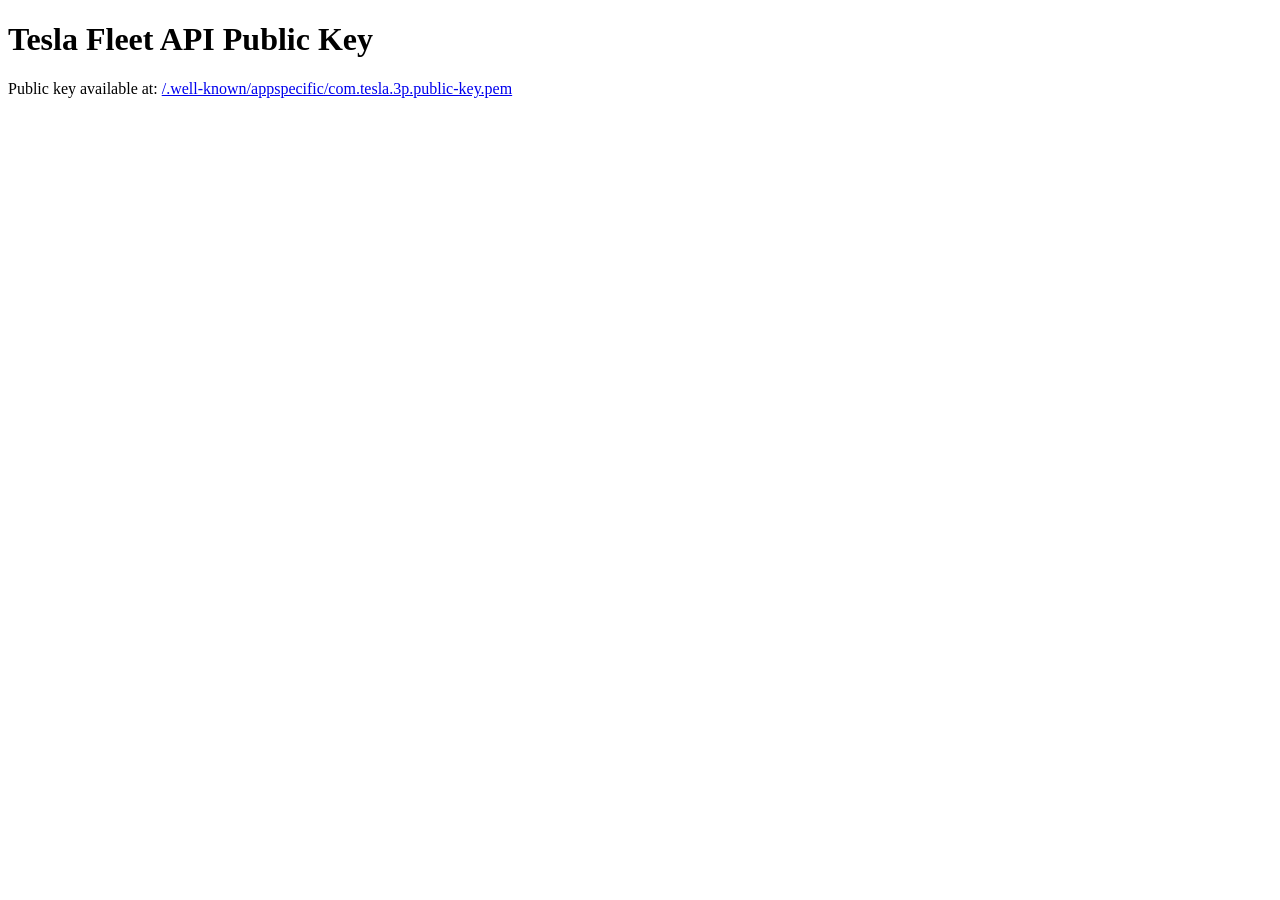
==== index.html @ 5f7cf622 "Initial commit with Tesla public key" ====
<!DOCTYPE html>
<html>
<head>
    <title>Tesla Fleet API Public Key</title>
</head>
<body>
    <h1>Tesla Fleet API Public Key</h1>
    <p>Public key available at: <a href="/.well-known/appspecific/com.tesla.3p.public-key.pem">/.well-known/appspecific/com.tesla.3p.public-key.pem</a></p>
</body>
</html>
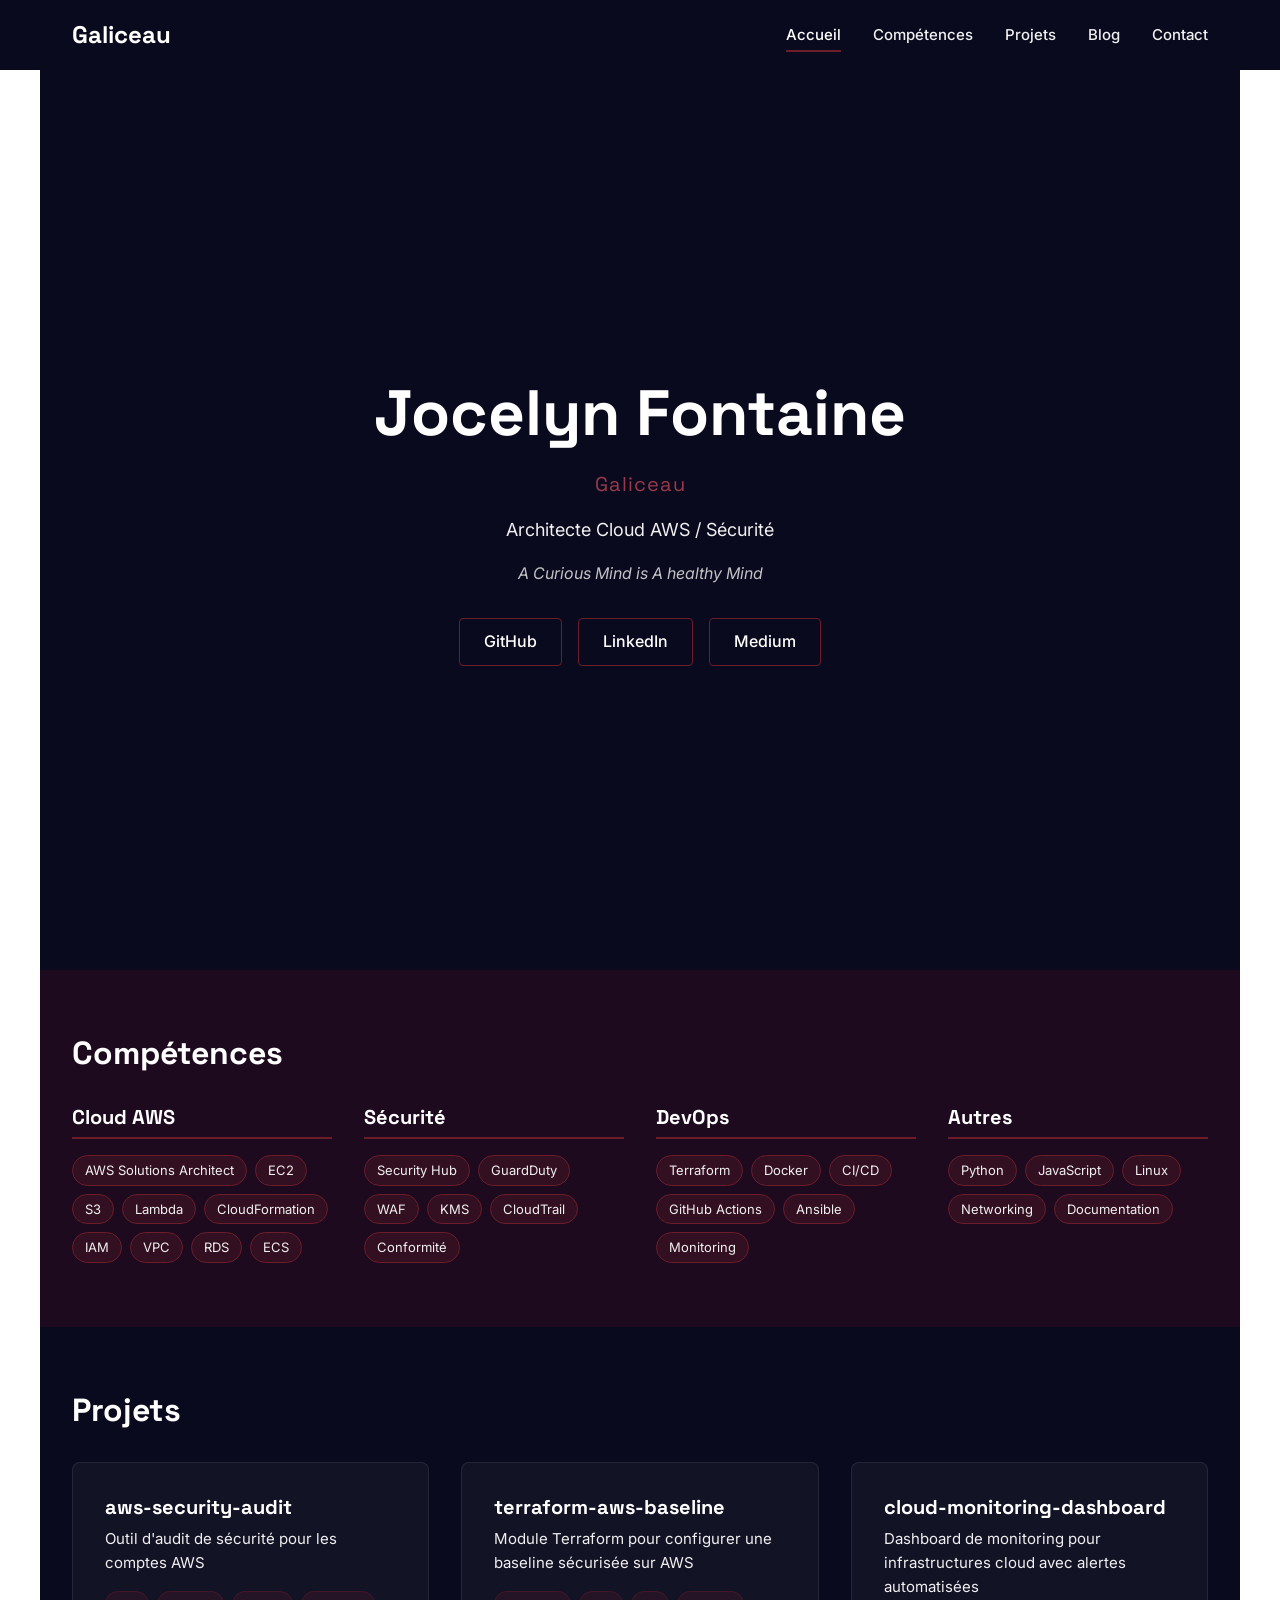
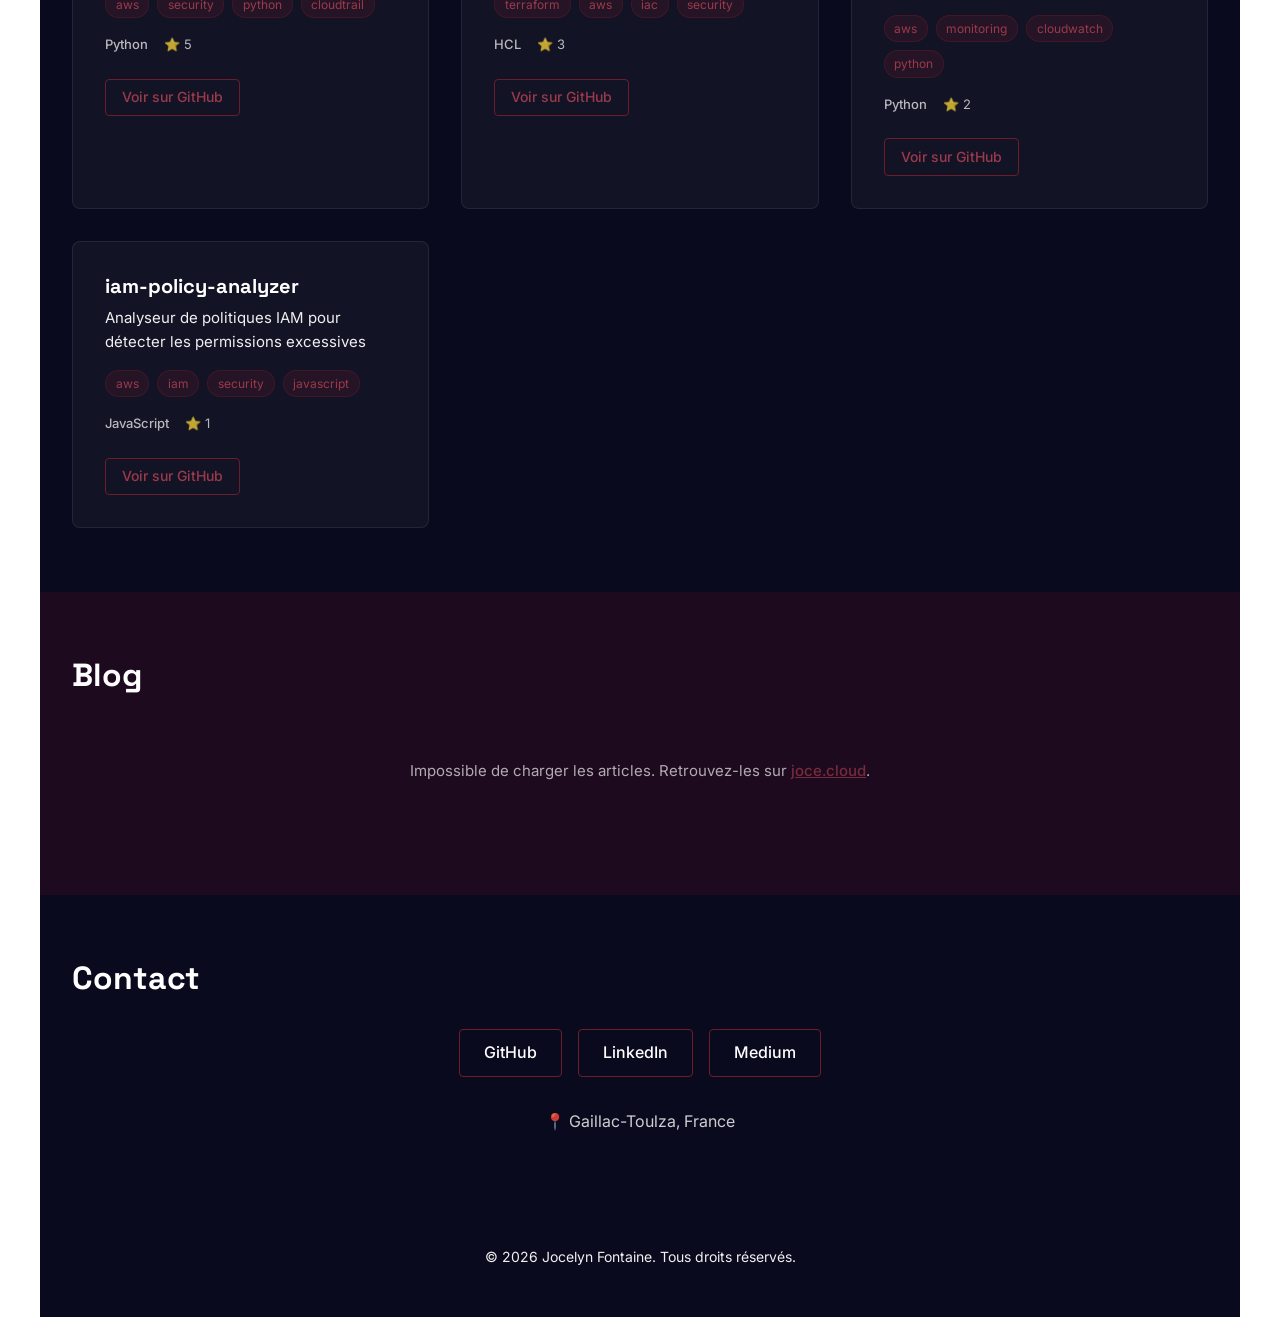
==== commit 5d433084: "feat: initial portfolio site for GitHub Pages" ====
--- a/index.html
+++ b/index.html
@@ -1,10 +1,170 @@
 <!DOCTYPE html>
-<html>
+<html lang="fr">
 <head>
-    <title>Tesla Fleet API Public Key</title>
+  <meta charset="UTF-8">
+  <meta name="viewport" content="width=device-width, initial-scale=1.0">
+  <title>Jocelyn Fontaine — Architecte Cloud AWS / Sécurité</title>
+  <meta name="description" content="Portfolio de Jocelyn Fontaine, Architecte Cloud AWS et expert en Sécurité. Découvrez mes projets, compétences et articles techniques.">
+
+  <!-- Open Graph -->
+  <meta property="og:title" content="Jocelyn Fontaine — Architecte Cloud AWS / Sécurité">
+  <meta property="og:description" content="Portfolio de Jocelyn Fontaine, Architecte Cloud AWS et expert en Sécurité. Découvrez mes projets, compétences et articles techniques.">
+  <meta property="og:image" content="https://github.joce.cloud/assets/images/og-image.png">
+  <meta property="og:url" content="https://github.joce.cloud">
+  <meta property="og:type" content="website">
+
+  <!-- Favicon -->
+  <link rel="icon" href="favicon.ico" type="image/x-icon">
+
+  <!-- Google Fonts -->
+  <link rel="preconnect" href="https://fonts.googleapis.com">
+  <link rel="preconnect" href="https://fonts.gstatic.com" crossorigin>
+  <link href="https://fonts.googleapis.com/css2?family=Inter:wght@400;500;600;700&family=Space+Grotesk:wght@400;500;600;700&display=swap" rel="stylesheet">
+
+  <!-- Styles -->
+  <link rel="stylesheet" href="styles/main.css">
+
+  <!-- JSON-LD Structured Data -->
+  <script type="application/ld+json">
+  {
+    "@context": "https://schema.org",
+    "@type": "Person",
+    "name": "Jocelyn Fontaine",
+    "jobTitle": "Architecte Cloud AWS / Sécurité",
+    "url": "https://github.joce.cloud",
+    "sameAs": [
+      "https://github.com/galiceau",
+      "https://www.linkedin.com/in/jocelynfontaine/",
+      "https://joce.cloud"
+    ]
+  }
+  </script>
 </head>
 <body>
-    <h1>Tesla Fleet API Public Key</h1>
-    <p>Public key available at: <a href="/.well-known/appspecific/com.tesla.3p.public-key.pem">/.well-known/appspecific/com.tesla.3p.public-key.pem</a></p>
+  <header>
+    <nav aria-label="Navigation principale">
+      <a href="#hero" class="nav-logo" aria-label="Accueil — Jocelyn Fontaine">Galiceau</a>
+      <button class="hamburger" id="hamburger-btn" aria-label="Ouvrir le menu de navigation" aria-expanded="false" aria-controls="nav-menu">
+        <span class="hamburger-line"></span>
+        <span class="hamburger-line"></span>
+        <span class="hamburger-line"></span>
+      </button>
+      <ul class="nav-links" id="nav-menu" role="list">
+        <li><a href="#hero">Accueil</a></li>
+        <li><a href="#competences">Compétences</a></li>
+        <li><a href="#projets">Projets</a></li>
+        <li><a href="#blog">Blog</a></li>
+        <li><a href="#contact">Contact</a></li>
+      </ul>
+    </nav>
+  </header>
+
+  <main>
+    <section id="hero" aria-label="Présentation">
+      <div class="hero-content">
+        <h1>Jocelyn Fontaine</h1>
+        <p class="hero-pseudo">Galiceau</p>
+        <p class="hero-title">Architecte Cloud AWS / Sécurité</p>
+        <p class="hero-motto">A Curious Mind is A healthy Mind</p>
+        <div class="hero-links">
+          <a href="https://github.com/galiceau" target="_blank" rel="noopener noreferrer" aria-label="Profil GitHub de Jocelyn Fontaine">GitHub</a>
+          <a href="https://www.linkedin.com/in/jocelynfontaine/" target="_blank" rel="noopener noreferrer" aria-label="Profil LinkedIn de Jocelyn Fontaine">LinkedIn</a>
+          <a href="https://joce.cloud" target="_blank" rel="noopener noreferrer" aria-label="Blog Medium de Jocelyn Fontaine">Medium</a>
+        </div>
+      </div>
+    </section>
+
+    <section id="competences" aria-label="Compétences techniques">
+      <h2>Compétences</h2>
+      <div class="skills-grid">
+        <div class="skill-category">
+          <h3>Cloud AWS</h3>
+          <ul class="skill-list" role="list">
+            <li><span class="skill-badge">AWS Solutions Architect</span></li>
+            <li><span class="skill-badge">EC2</span></li>
+            <li><span class="skill-badge">S3</span></li>
+            <li><span class="skill-badge">Lambda</span></li>
+            <li><span class="skill-badge">CloudFormation</span></li>
+            <li><span class="skill-badge">IAM</span></li>
+            <li><span class="skill-badge">VPC</span></li>
+            <li><span class="skill-badge">RDS</span></li>
+            <li><span class="skill-badge">ECS</span></li>
+          </ul>
+        </div>
+        <div class="skill-category">
+          <h3>Sécurité</h3>
+          <ul class="skill-list" role="list">
+            <li><span class="skill-badge">Security Hub</span></li>
+            <li><span class="skill-badge">GuardDuty</span></li>
+            <li><span class="skill-badge">WAF</span></li>
+            <li><span class="skill-badge">KMS</span></li>
+            <li><span class="skill-badge">CloudTrail</span></li>
+            <li><span class="skill-badge">Conformité</span></li>
+          </ul>
+        </div>
+        <div class="skill-category">
+          <h3>DevOps</h3>
+          <ul class="skill-list" role="list">
+            <li><span class="skill-badge">Terraform</span></li>
+            <li><span class="skill-badge">Docker</span></li>
+            <li><span class="skill-badge">CI/CD</span></li>
+            <li><span class="skill-badge">GitHub Actions</span></li>
+            <li><span class="skill-badge">Ansible</span></li>
+            <li><span class="skill-badge">Monitoring</span></li>
+          </ul>
+        </div>
+        <div class="skill-category">
+          <h3>Autres</h3>
+          <ul class="skill-list" role="list">
+            <li><span class="skill-badge">Python</span></li>
+            <li><span class="skill-badge">JavaScript</span></li>
+            <li><span class="skill-badge">Linux</span></li>
+            <li><span class="skill-badge">Networking</span></li>
+            <li><span class="skill-badge">Documentation</span></li>
+          </ul>
+        </div>
+      </div>
+    </section>
+
+    <section id="projets" aria-label="Projets de démonstration">
+      <h2>Projets</h2>
+      <div id="projects-grid" class="projects-grid">
+        <div class="loading-placeholder" aria-live="polite">
+          <p>Chargement des projets…</p>
+        </div>
+      </div>
+    </section>
+
+    <section id="blog" aria-label="Articles de blog">
+      <h2>Blog</h2>
+      <div id="blog-grid" class="blog-grid">
+        <div class="loading-placeholder" aria-live="polite">
+          <p>Chargement des articles…</p>
+        </div>
+      </div>
+    </section>
+
+    <section id="contact" aria-label="Contact">
+      <h2>Contact</h2>
+      <div class="contact-content">
+        <div class="contact-links">
+          <a href="https://github.com/galiceau" target="_blank" rel="noopener noreferrer" aria-label="Profil GitHub de Jocelyn Fontaine">GitHub</a>
+          <a href="https://www.linkedin.com/in/jocelynfontaine/" target="_blank" rel="noopener noreferrer" aria-label="Profil LinkedIn de Jocelyn Fontaine">LinkedIn</a>
+          <a href="https://joce.cloud" target="_blank" rel="noopener noreferrer" aria-label="Blog Medium de Jocelyn Fontaine">Medium</a>
+        </div>
+        <p class="contact-location">📍 Gaillac-Toulza, France</p>
+      </div>
+    </section>
+  </main>
+
+  <footer>
+    <p>&copy; <span id="current-year">2025</span> Jocelyn Fontaine. Tous droits réservés.</p>
+  </footer>
+
+  <!-- Scripts -->
+  <script src="scripts/navigation.js" defer></script>
+  <script src="scripts/github-api.js" defer></script>
+  <script src="scripts/medium-feed.js" defer></script>
+  <script src="scripts/main.js" defer></script>
 </body>
 </html>
--- a/styles/main.css
+++ b/styles/main.css
@@ -0,0 +1,683 @@
+/* ==========================================================================
+   Portfolio — Jocelyn Fontaine (Galiceau)
+   styles/main.css — Variables CSS, reset et styles de base
+   ========================================================================== */
+
+/* ---------- CSS Custom Properties ---------- */
+:root {
+  /* Couleurs principales */
+  --color-navy: #0a0a1e;
+  --color-purple: #1e0a1e;
+  --color-bordeaux: #6b1d2a;
+  --color-white: #ffffff;
+  --color-light-gray: #f5f5f5;
+
+  /* Couleurs dérivées */
+  --color-text-on-dark: #f0f0f0;
+  --color-text-on-light: #1a1a2e;
+  --color-accent: #9b3a4a;
+
+  /* Typographie */
+  --font-primary: 'Inter', 'Segoe UI', system-ui, sans-serif;
+  --font-heading: 'Space Grotesk', 'Inter', sans-serif;
+
+  /* Espacement */
+  --spacing-xs: 0.5rem;
+  --spacing-sm: 1rem;
+  --spacing-md: 2rem;
+  --spacing-lg: 4rem;
+  --spacing-xl: 6rem;
+
+  /* Largeur max du contenu */
+  --content-max-width: 1200px;
+  --content-padding: var(--spacing-md);
+}
+
+/* ---------- CSS Reset ---------- */
+*,
+*::before,
+*::after {
+  box-sizing: border-box;
+  margin: 0;
+  padding: 0;
+}
+
+html {
+  scroll-behavior: smooth;
+  -webkit-text-size-adjust: 100%;
+}
+
+/* ---------- Global Styles ---------- */
+body {
+  font-family: var(--font-primary);
+  font-size: 1rem;
+  line-height: 1.6;
+  color: var(--color-text-on-light);
+  background-color: var(--color-white);
+  -webkit-font-smoothing: antialiased;
+  -moz-osx-font-smoothing: grayscale;
+}
+
+/* ---------- Typography ---------- */
+h1, h2, h3, h4, h5, h6 {
+  font-family: var(--font-heading);
+  font-weight: 700;
+  line-height: 1.2;
+}
+
+h1 { font-size: 3rem; }
+h2 { font-size: 2rem; }
+h3 { font-size: 1.25rem; }
+
+p {
+  margin-bottom: var(--spacing-sm);
+}
+
+/* ---------- Links ---------- */
+a {
+  color: inherit;
+  text-decoration: none;
+  transition: color 0.2s ease;
+}
+
+a:hover {
+  color: var(--color-accent);
+}
+
+/* Focus visible for keyboard navigation — 4.5:1+ contrast */
+a:focus-visible,
+button:focus-visible {
+  outline: 2px solid var(--color-bordeaux);
+  outline-offset: 2px;
+}
+
+/* ---------- Images ---------- */
+img {
+  max-width: 100%;
+  height: auto;
+  display: block;
+}
+
+/* ---------- Lists ---------- */
+ul, ol {
+  list-style: none;
+}
+
+/* ---------- Buttons ---------- */
+button {
+  font-family: inherit;
+  font-size: inherit;
+  cursor: pointer;
+  border: none;
+  background: none;
+}
+
+/* ---------- Layout — White margins framing the central content zone ---------- */
+main {
+  max-width: var(--content-max-width);
+  margin: 0 auto;
+}
+
+/* Dark central content zone (Zone_Contenu_Centrale) */
+main > section {
+  background-color: var(--color-navy);
+  color: var(--color-text-on-dark);
+  padding: var(--spacing-lg) var(--content-padding);
+}
+
+/* Alternate subtle variation for visual rhythm */
+main > section:nth-child(even) {
+  background-color: var(--color-purple);
+}
+
+/* Section headings inside dark zone — white text, high contrast */
+main > section h2 {
+  color: var(--color-white);
+  margin-bottom: var(--spacing-md);
+}
+
+/* ---------- Header ---------- */
+header {
+  position: sticky;
+  top: 0;
+  z-index: 1000;
+  background-color: var(--color-navy);
+  color: var(--color-white);
+}
+
+/* ---------- Footer ---------- */
+footer {
+  background-color: var(--color-navy);
+  color: var(--color-text-on-dark);
+  text-align: center;
+  padding: var(--spacing-md) var(--content-padding);
+  font-size: 0.875rem;
+}
+
+/* ---------- Selection ---------- */
+::selection {
+  background-color: var(--color-bordeaux);
+  color: var(--color-white);
+}
+
+/* ---------- Scrollbar (subtle, optional) ---------- */
+::-webkit-scrollbar {
+  width: 8px;
+}
+
+::-webkit-scrollbar-track {
+  background: var(--color-light-gray);
+}
+
+::-webkit-scrollbar-thumb {
+  background: var(--color-navy);
+  border-radius: 4px;
+}
+
+/* ==========================================================================
+   2.2 — Navigation, Sections & Components
+   ========================================================================== */
+
+/* ---------- Navigation ---------- */
+nav {
+  display: flex;
+  align-items: center;
+  justify-content: space-between;
+  padding: var(--spacing-sm) var(--content-padding);
+  max-width: var(--content-max-width);
+  margin: 0 auto;
+}
+
+.nav-logo {
+  font-family: var(--font-heading);
+  font-size: 1.5rem;
+  font-weight: 700;
+  color: var(--color-white);
+}
+
+.nav-logo:hover {
+  color: var(--color-accent);
+}
+
+.nav-links {
+  display: flex;
+  gap: var(--spacing-md);
+}
+
+.nav-links a {
+  color: var(--color-text-on-dark);
+  font-size: 0.9375rem;
+  font-weight: 500;
+  padding: var(--spacing-xs) 0;
+  position: relative;
+  transition: color 0.2s ease;
+}
+
+.nav-links a::after {
+  content: '';
+  position: absolute;
+  bottom: 0;
+  left: 0;
+  width: 0;
+  height: 2px;
+  background-color: var(--color-bordeaux);
+  transition: width 0.25s ease;
+}
+
+.nav-links a:hover,
+.nav-links a.active {
+  color: var(--color-white);
+}
+
+.nav-links a:hover::after,
+.nav-links a.active::after {
+  width: 100%;
+}
+
+/* Hamburger — hidden by default, visible < 768px (task 2.3 media queries) */
+.hamburger {
+  display: none;
+  flex-direction: column;
+  gap: 5px;
+  padding: var(--spacing-xs);
+  background: none;
+  border: none;
+  cursor: pointer;
+}
+
+.hamburger-line {
+  display: block;
+  width: 24px;
+  height: 2px;
+  background-color: var(--color-white);
+  border-radius: 2px;
+  transition: transform 0.3s ease, opacity 0.3s ease;
+}
+
+/* ---------- Section Hero ---------- */
+#hero {
+  min-height: 100vh;
+  display: flex;
+  align-items: center;
+  justify-content: center;
+  text-align: center;
+}
+
+.hero-content {
+  display: flex;
+  flex-direction: column;
+  align-items: center;
+  gap: var(--spacing-sm);
+}
+
+#hero h1 {
+  font-size: clamp(2.5rem, 6vw, 4rem);
+  color: var(--color-white);
+}
+
+.hero-pseudo {
+  font-family: var(--font-heading);
+  font-size: 1.25rem;
+  color: var(--color-accent);
+  letter-spacing: 0.05em;
+  margin-bottom: 0;
+}
+
+.hero-title {
+  font-size: 1.125rem;
+  color: var(--color-text-on-dark);
+  margin-bottom: 0;
+}
+
+.hero-motto {
+  font-style: italic;
+  color: var(--color-text-on-dark);
+  opacity: 0.8;
+  margin-bottom: var(--spacing-sm);
+}
+
+.hero-links {
+  display: flex;
+  gap: var(--spacing-sm);
+  flex-wrap: wrap;
+  justify-content: center;
+}
+
+.hero-links a {
+  display: inline-block;
+  padding: 0.625rem 1.5rem;
+  border: 1px solid var(--color-bordeaux);
+  border-radius: 4px;
+  color: var(--color-white);
+  font-weight: 500;
+  transition: background-color 0.2s ease, color 0.2s ease;
+}
+
+.hero-links a:hover {
+  background-color: var(--color-bordeaux);
+  color: var(--color-white);
+}
+
+/* ---------- Section Compétences — Skills Grid ---------- */
+.skills-grid {
+  display: grid;
+  grid-template-columns: repeat(auto-fill, minmax(240px, 1fr));
+  gap: var(--spacing-md);
+}
+
+.skill-category h3 {
+  color: var(--color-white);
+  margin-bottom: var(--spacing-sm);
+  padding-bottom: var(--spacing-xs);
+  border-bottom: 2px solid var(--color-bordeaux);
+}
+
+.skill-list {
+  display: flex;
+  flex-wrap: wrap;
+  gap: var(--spacing-xs);
+}
+
+.skill-badge {
+  display: inline-block;
+  padding: 0.25rem 0.75rem;
+  background-color: rgba(107, 29, 42, 0.25);
+  border: 1px solid var(--color-bordeaux);
+  border-radius: 999px;
+  font-size: 0.8125rem;
+  color: var(--color-text-on-dark);
+  transition: background-color 0.2s ease;
+}
+
+.skill-badge:hover {
+  background-color: rgba(107, 29, 42, 0.5);
+}
+
+/* ---------- Section Projets — Projects Grid ---------- */
+.projects-grid {
+  display: grid;
+  grid-template-columns: repeat(auto-fill, minmax(320px, 1fr));
+  gap: var(--spacing-md);
+}
+
+/* ---------- Section Blog — Blog Grid ---------- */
+.blog-grid {
+  display: grid;
+  grid-template-columns: repeat(auto-fill, minmax(320px, 1fr));
+  gap: var(--spacing-md);
+}
+
+/* ---------- Project & Article Cards (shared base) ---------- */
+.project-card,
+.article-card {
+  background-color: rgba(255, 255, 255, 0.04);
+  border: 1px solid rgba(255, 255, 255, 0.08);
+  border-radius: 8px;
+  padding: var(--spacing-md);
+  transition: transform 0.2s ease, box-shadow 0.2s ease;
+}
+
+.project-card:hover,
+.article-card:hover {
+  transform: translateY(-4px);
+  box-shadow: 0 8px 24px rgba(0, 0, 0, 0.3);
+}
+
+.project-card h3,
+.article-card h3 {
+  color: var(--color-white);
+  margin-bottom: var(--spacing-xs);
+}
+
+.project-card p,
+.article-card p {
+  color: var(--color-text-on-dark);
+  font-size: 0.9375rem;
+}
+
+.project-card a,
+.article-card a {
+  color: var(--color-accent);
+  font-weight: 500;
+}
+
+.project-card a:hover,
+.article-card a:hover {
+  color: var(--color-white);
+}
+
+/* ---------- Loading Placeholder ---------- */
+.loading-placeholder {
+  text-align: center;
+  padding: var(--spacing-lg) 0;
+  color: var(--color-text-on-dark);
+  opacity: 0.6;
+}
+
+.loading-placeholder p {
+  animation: pulse 1.5s ease-in-out infinite;
+}
+
+@keyframes pulse {
+  0%, 100% { opacity: 0.6; }
+  50% { opacity: 1; }
+}
+
+/* ---------- Section Contact ---------- */
+.contact-content {
+  display: flex;
+  flex-direction: column;
+  align-items: center;
+  gap: var(--spacing-md);
+  text-align: center;
+}
+
+.contact-links {
+  display: flex;
+  gap: var(--spacing-sm);
+  flex-wrap: wrap;
+  justify-content: center;
+}
+
+.contact-links a {
+  display: inline-block;
+  padding: 0.625rem 1.5rem;
+  border: 1px solid var(--color-bordeaux);
+  border-radius: 4px;
+  color: var(--color-white);
+  font-weight: 500;
+  transition: background-color 0.2s ease, color 0.2s ease;
+}
+
+.contact-links a:hover {
+  background-color: var(--color-bordeaux);
+  color: var(--color-white);
+}
+
+.contact-location {
+  color: var(--color-text-on-dark);
+  font-size: 1rem;
+  opacity: 0.85;
+}
+
+/* ---------- Footer (extended) ---------- */
+footer {
+  max-width: var(--content-max-width);
+  margin: 0 auto;
+}
+
+/* ==========================================================================
+   2.3 — Responsive Media Queries
+   Exigences : 3.4, 9.1, 9.5
+   ========================================================================== */
+
+/* ---------- Focus-visible for all interactive elements ---------- */
+input:focus-visible,
+select:focus-visible,
+textarea:focus-visible,
+[tabindex]:focus-visible {
+  outline: 2px solid var(--color-bordeaux);
+  outline-offset: 2px;
+}
+
+/* ---------- Mobile — max-width: 767px ---------- */
+@media (max-width: 767px) {
+  /* Navigation — hamburger visible, links become vertical dropdown */
+  .hamburger {
+    display: flex;
+  }
+
+  .nav-links {
+    display: none;
+    flex-direction: column;
+    position: absolute;
+    top: 100%;
+    left: 0;
+    right: 0;
+    background-color: var(--color-navy);
+    padding: var(--spacing-sm) var(--content-padding);
+    gap: 0;
+    border-top: 1px solid rgba(255, 255, 255, 0.08);
+  }
+
+  .nav-links.open {
+    display: flex;
+  }
+
+  .nav-links li a {
+    display: block;
+    padding: var(--spacing-sm) 0;
+    border-bottom: 1px solid rgba(255, 255, 255, 0.05);
+  }
+
+  nav {
+    position: relative;
+  }
+
+  /* Typography — reduced sizes */
+  h1 {
+    font-size: 2rem;
+  }
+
+  h2 {
+    font-size: 1.5rem;
+  }
+
+  #hero h1 {
+    font-size: clamp(1.75rem, 8vw, 2.5rem);
+  }
+
+  /* Hero — reduced height */
+  #hero {
+    min-height: 80vh;
+  }
+
+  /* Sections — reduced padding */
+  main > section {
+    padding: var(--spacing-md) var(--spacing-sm);
+  }
+
+  /* Grids — single column */
+  .skills-grid,
+  .projects-grid,
+  .blog-grid {
+    grid-template-columns: 1fr;
+  }
+}
+
+/* ---------- Tablet — 768px to 1024px ---------- */
+@media (min-width: 768px) and (max-width: 1024px) {
+  /* Grids — 2 columns */
+  .skills-grid,
+  .projects-grid,
+  .blog-grid {
+    grid-template-columns: repeat(2, 1fr);
+  }
+
+  /* Adjust section padding */
+  main > section {
+    padding: var(--spacing-md) var(--content-padding);
+  }
+}
+
+/* ---------- Desktop — above 1024px ---------- */
+@media (min-width: 1025px) {
+  /* Grids — cap at 3 columns */
+  .skills-grid {
+    grid-template-columns: repeat(auto-fill, minmax(240px, 1fr));
+  }
+
+  .projects-grid,
+  .blog-grid {
+    grid-template-columns: repeat(3, 1fr);
+  }
+}
+
+/* ==========================================================================
+   9.1 — Dynamic Card Styles (generated by JS modules)
+   ========================================================================== */
+
+/* ---------- Project Card — Topic Badges ---------- */
+.project-topics {
+  display: flex;
+  flex-wrap: wrap;
+  gap: var(--spacing-xs);
+  margin: var(--spacing-sm) 0;
+}
+
+.topic-badge {
+  display: inline-block;
+  padding: 0.2rem 0.6rem;
+  background-color: rgba(107, 29, 42, 0.2);
+  border: 1px solid rgba(107, 29, 42, 0.4);
+  border-radius: 999px;
+  font-size: 0.75rem;
+  color: var(--color-accent);
+}
+
+/* ---------- Project Card — Meta (language + stars) ---------- */
+.project-meta {
+  display: flex;
+  align-items: center;
+  gap: var(--spacing-sm);
+  margin: var(--spacing-sm) 0;
+  font-size: 0.8125rem;
+  color: var(--color-text-on-dark);
+  opacity: 0.75;
+}
+
+.project-language {
+  font-weight: 500;
+}
+
+.project-stars {
+  font-size: 0.8125rem;
+}
+
+/* ---------- Project & Article Links ---------- */
+.project-link,
+.article-link {
+  display: inline-block;
+  margin-top: var(--spacing-xs);
+  padding: 0.4rem 1rem;
+  border: 1px solid var(--color-bordeaux);
+  border-radius: 4px;
+  color: var(--color-white);
+  font-size: 0.875rem;
+  font-weight: 500;
+  transition: background-color 0.2s ease, color 0.2s ease;
+}
+
+.project-link:hover,
+.article-link:hover {
+  background-color: var(--color-bordeaux);
+  color: var(--color-white);
+}
+
+/* ---------- Article Card — Thumbnail ---------- */
+.article-thumbnail {
+  width: 100%;
+  height: 180px;
+  object-fit: cover;
+  border-radius: 4px 4px 0 0;
+  margin: calc(-1 * var(--spacing-md));
+  margin-bottom: var(--spacing-sm);
+  width: calc(100% + 2 * var(--spacing-md));
+}
+
+/* ---------- Article Card — Date & Excerpt ---------- */
+.article-date {
+  font-size: 0.8125rem;
+  color: var(--color-text-on-dark);
+  opacity: 0.65;
+  margin-bottom: var(--spacing-xs);
+}
+
+.article-excerpt {
+  font-size: 0.9375rem;
+  color: var(--color-text-on-dark);
+  opacity: 0.85;
+  margin-bottom: var(--spacing-sm);
+}
+
+/* ---------- Status Messages (empty, error, fallback) ---------- */
+.empty-message,
+.error-message,
+.fallback-message {
+  text-align: center;
+  padding: var(--spacing-md);
+  color: var(--color-text-on-dark);
+  opacity: 0.7;
+  font-size: 0.9375rem;
+  grid-column: 1 / -1;
+}
+
+.fallback-message a {
+  color: var(--color-accent);
+  text-decoration: underline;
+  font-weight: 500;
+}
+
+.fallback-message a:hover {
+  color: var(--color-white);
+}
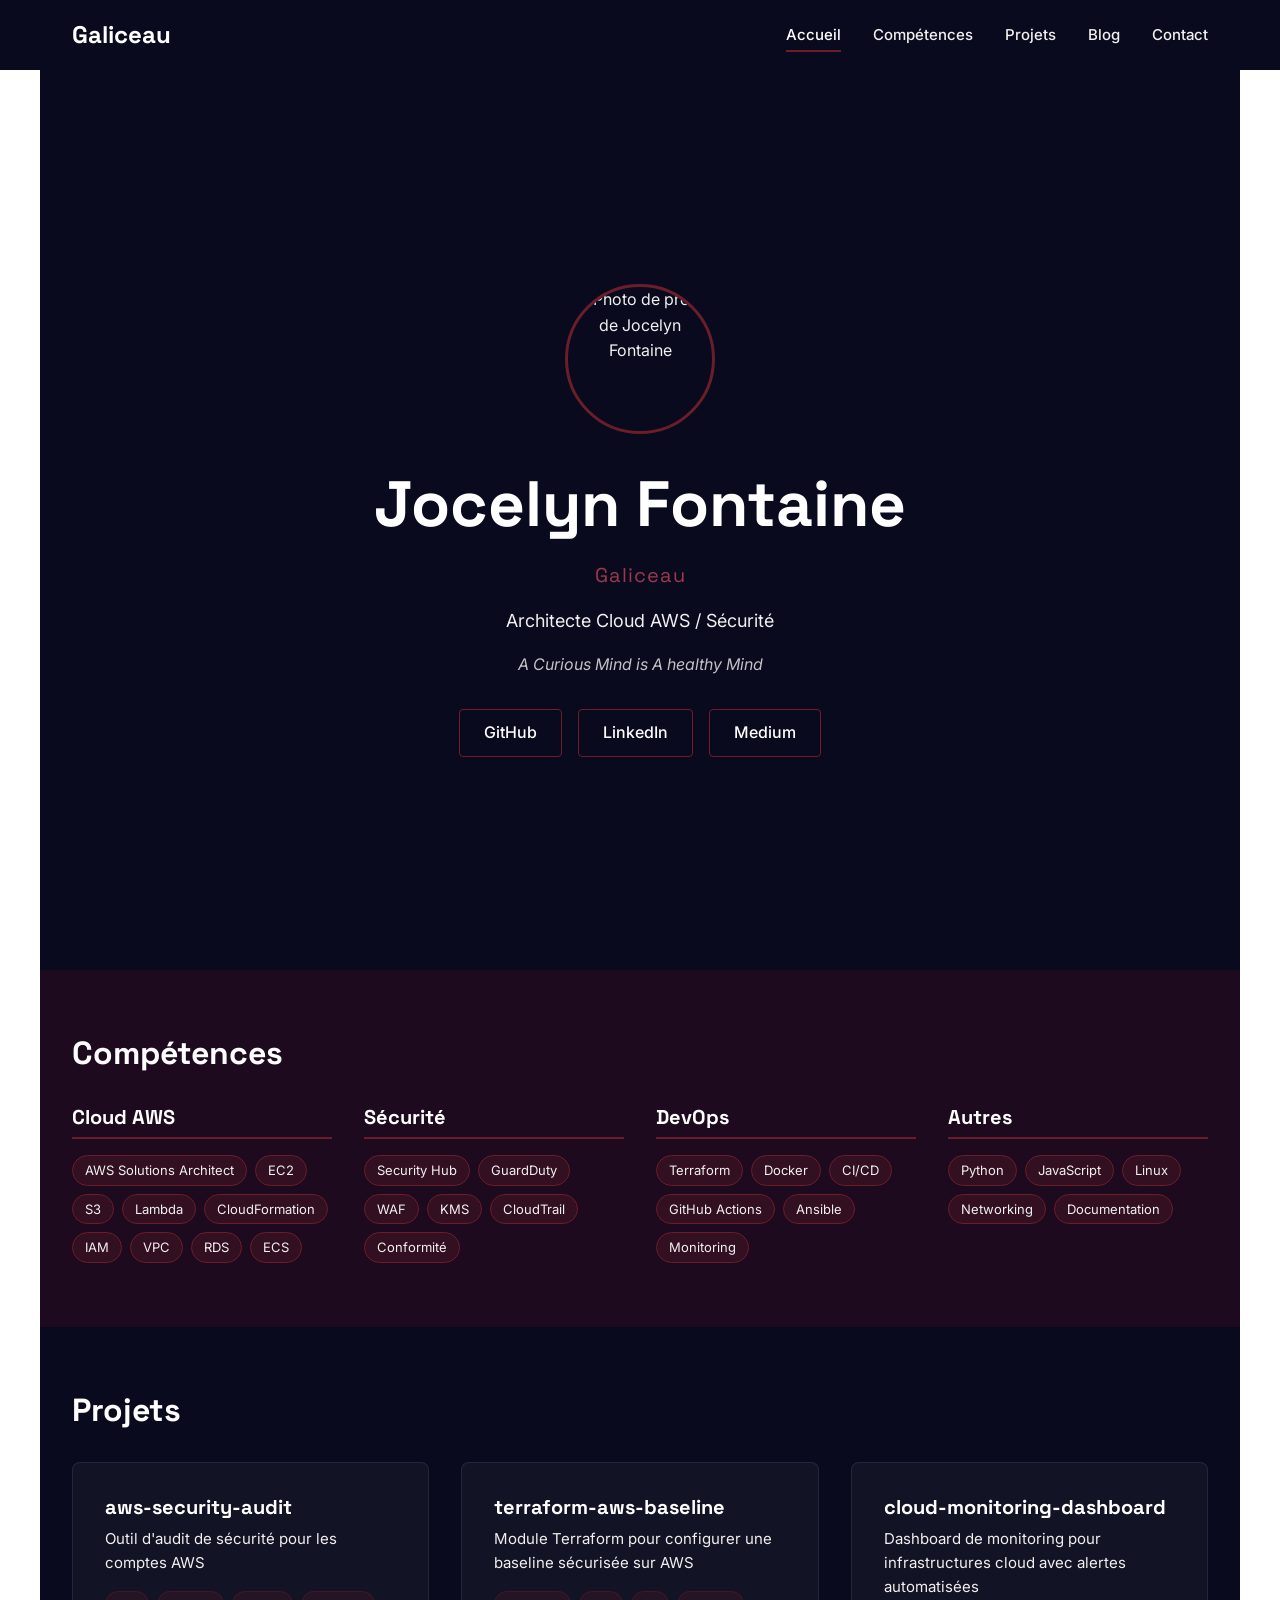
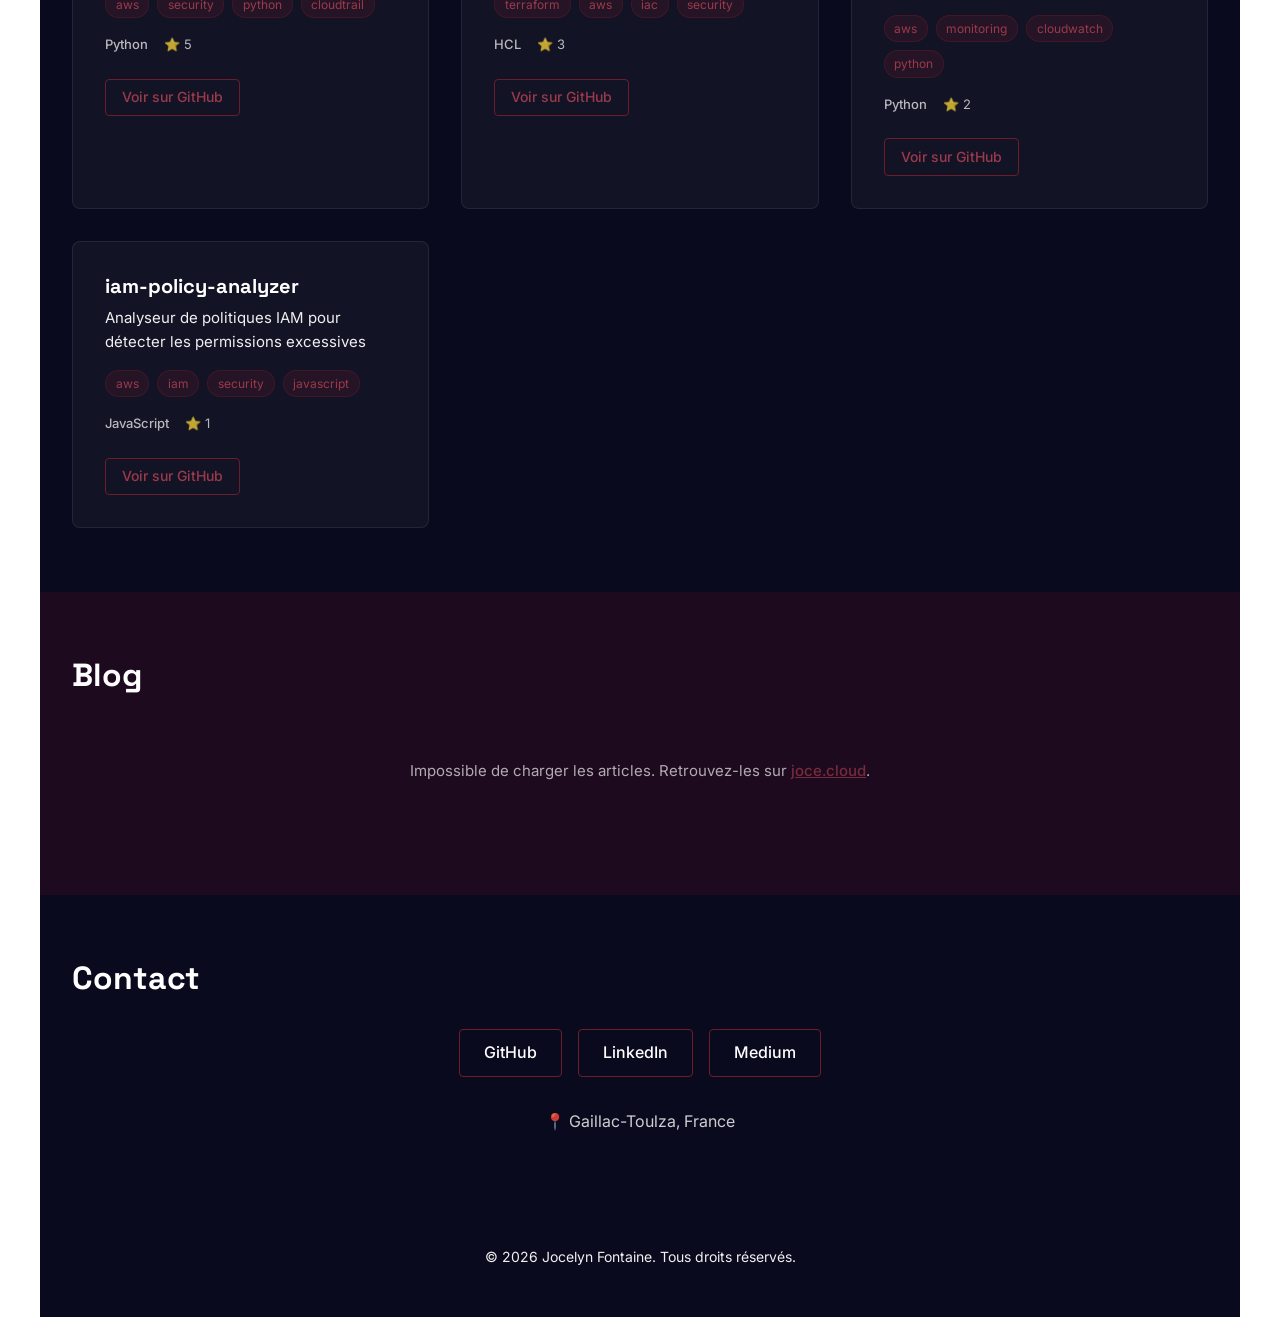
==== commit 8c14f000: "feat: add GitHub profile photo to hero section" ====
--- a/index.html
+++ b/index.html
@@ -62,6 +62,7 @@
   <main>
     <section id="hero" aria-label="Présentation">
       <div class="hero-content">
+        <img src="https://avatars.githubusercontent.com/u/39725225?v=4&s=200" alt="Photo de profil de Jocelyn Fontaine" class="hero-avatar">
         <h1>Jocelyn Fontaine</h1>
         <p class="hero-pseudo">Galiceau</p>
         <p class="hero-title">Architecte Cloud AWS / Sécurité</p>
--- a/styles/main.css
+++ b/styles/main.css
@@ -268,6 +268,15 @@
   flex-direction: column;
   align-items: center;
   gap: var(--spacing-sm);
+}
+
+.hero-avatar {
+  width: 150px;
+  height: 150px;
+  border-radius: 50%;
+  border: 3px solid var(--color-bordeaux);
+  object-fit: cover;
+  margin-bottom: var(--spacing-sm);
 }
 
 #hero h1 {
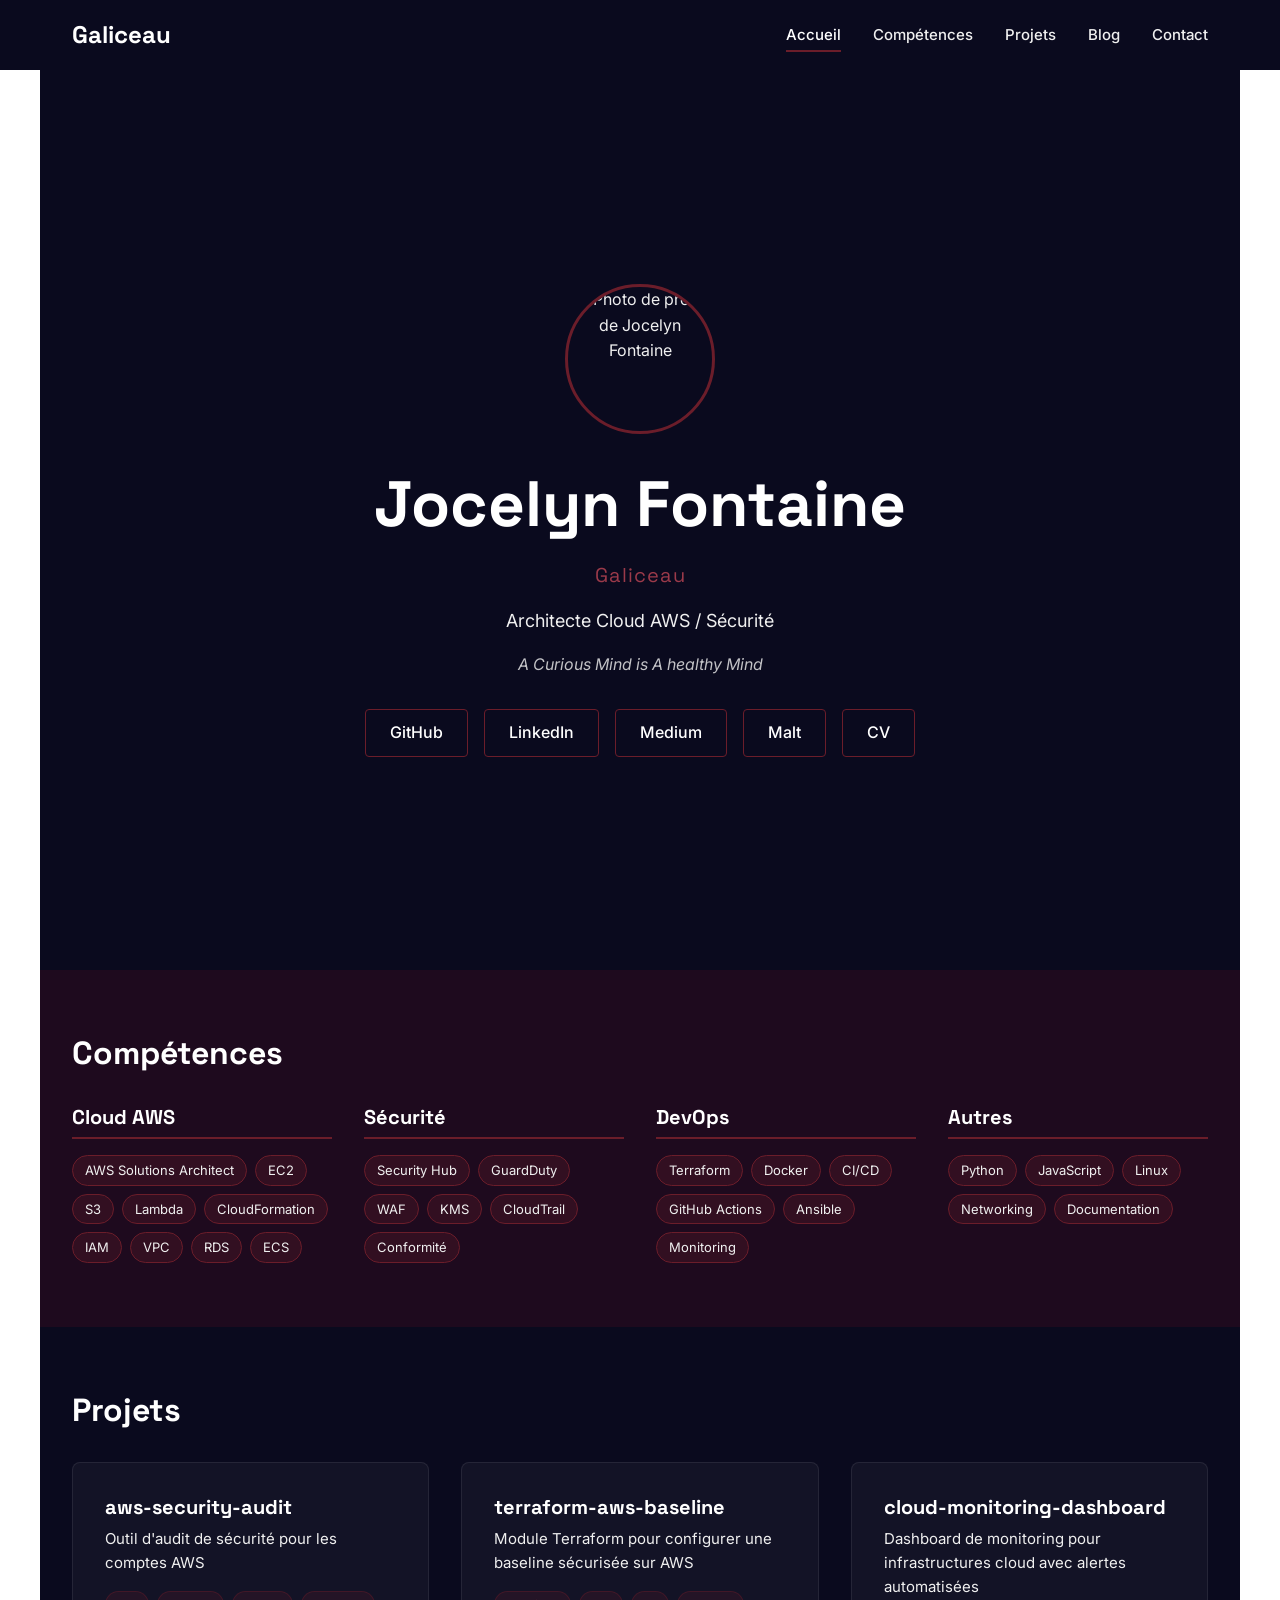
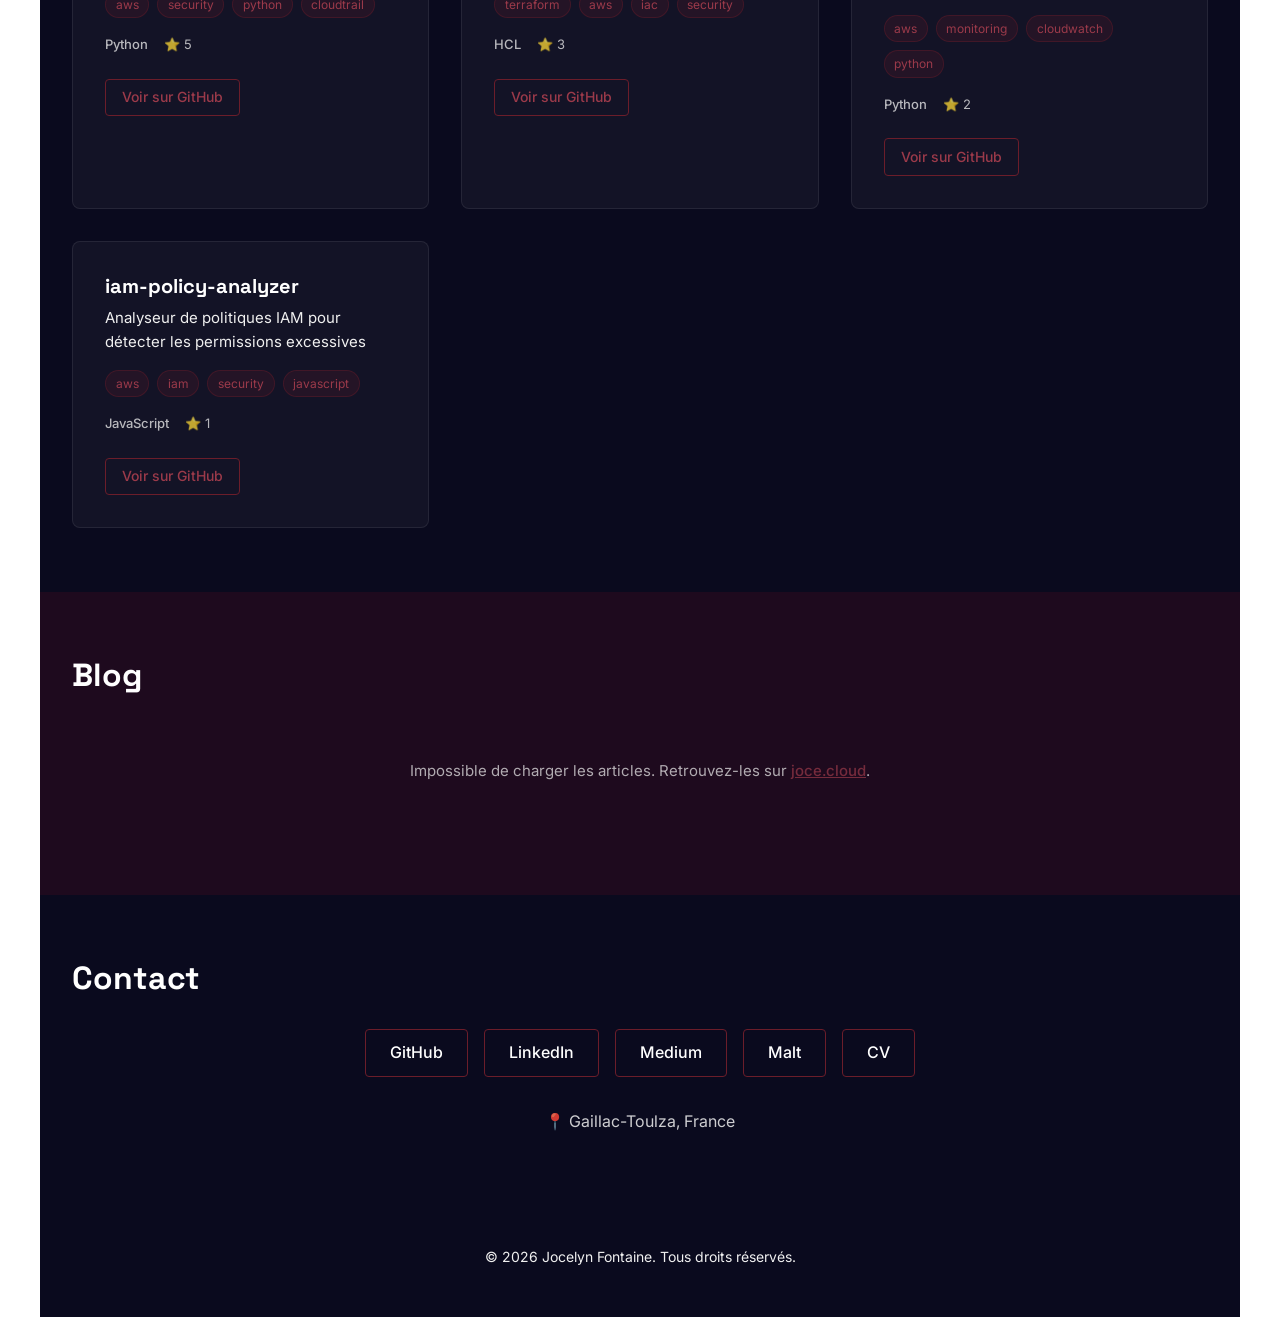
==== commit 007d9ebd: "feat: add CV and Malt links to hero and contact sections" ====
--- a/index.html
+++ b/index.html
@@ -71,6 +71,8 @@
           <a href="https://github.com/galiceau" target="_blank" rel="noopener noreferrer" aria-label="Profil GitHub de Jocelyn Fontaine">GitHub</a>
           <a href="https://www.linkedin.com/in/jocelynfontaine/" target="_blank" rel="noopener noreferrer" aria-label="Profil LinkedIn de Jocelyn Fontaine">LinkedIn</a>
           <a href="https://joce.cloud" target="_blank" rel="noopener noreferrer" aria-label="Blog Medium de Jocelyn Fontaine">Medium</a>
+          <a href="https://www.malt.fr/profile/jocelynfontaine" target="_blank" rel="noopener noreferrer" aria-label="Profil Malt de Jocelyn Fontaine">Malt</a>
+          <a href="http://joce.io" target="_blank" rel="noopener noreferrer" aria-label="CV de Jocelyn Fontaine">CV</a>
         </div>
       </div>
     </section>
@@ -152,6 +154,8 @@
           <a href="https://github.com/galiceau" target="_blank" rel="noopener noreferrer" aria-label="Profil GitHub de Jocelyn Fontaine">GitHub</a>
           <a href="https://www.linkedin.com/in/jocelynfontaine/" target="_blank" rel="noopener noreferrer" aria-label="Profil LinkedIn de Jocelyn Fontaine">LinkedIn</a>
           <a href="https://joce.cloud" target="_blank" rel="noopener noreferrer" aria-label="Blog Medium de Jocelyn Fontaine">Medium</a>
+          <a href="https://www.malt.fr/profile/jocelynfontaine" target="_blank" rel="noopener noreferrer" aria-label="Profil Malt de Jocelyn Fontaine">Malt</a>
+          <a href="http://joce.io" target="_blank" rel="noopener noreferrer" aria-label="CV de Jocelyn Fontaine">CV</a>
         </div>
         <p class="contact-location">📍 Gaillac-Toulza, France</p>
       </div>
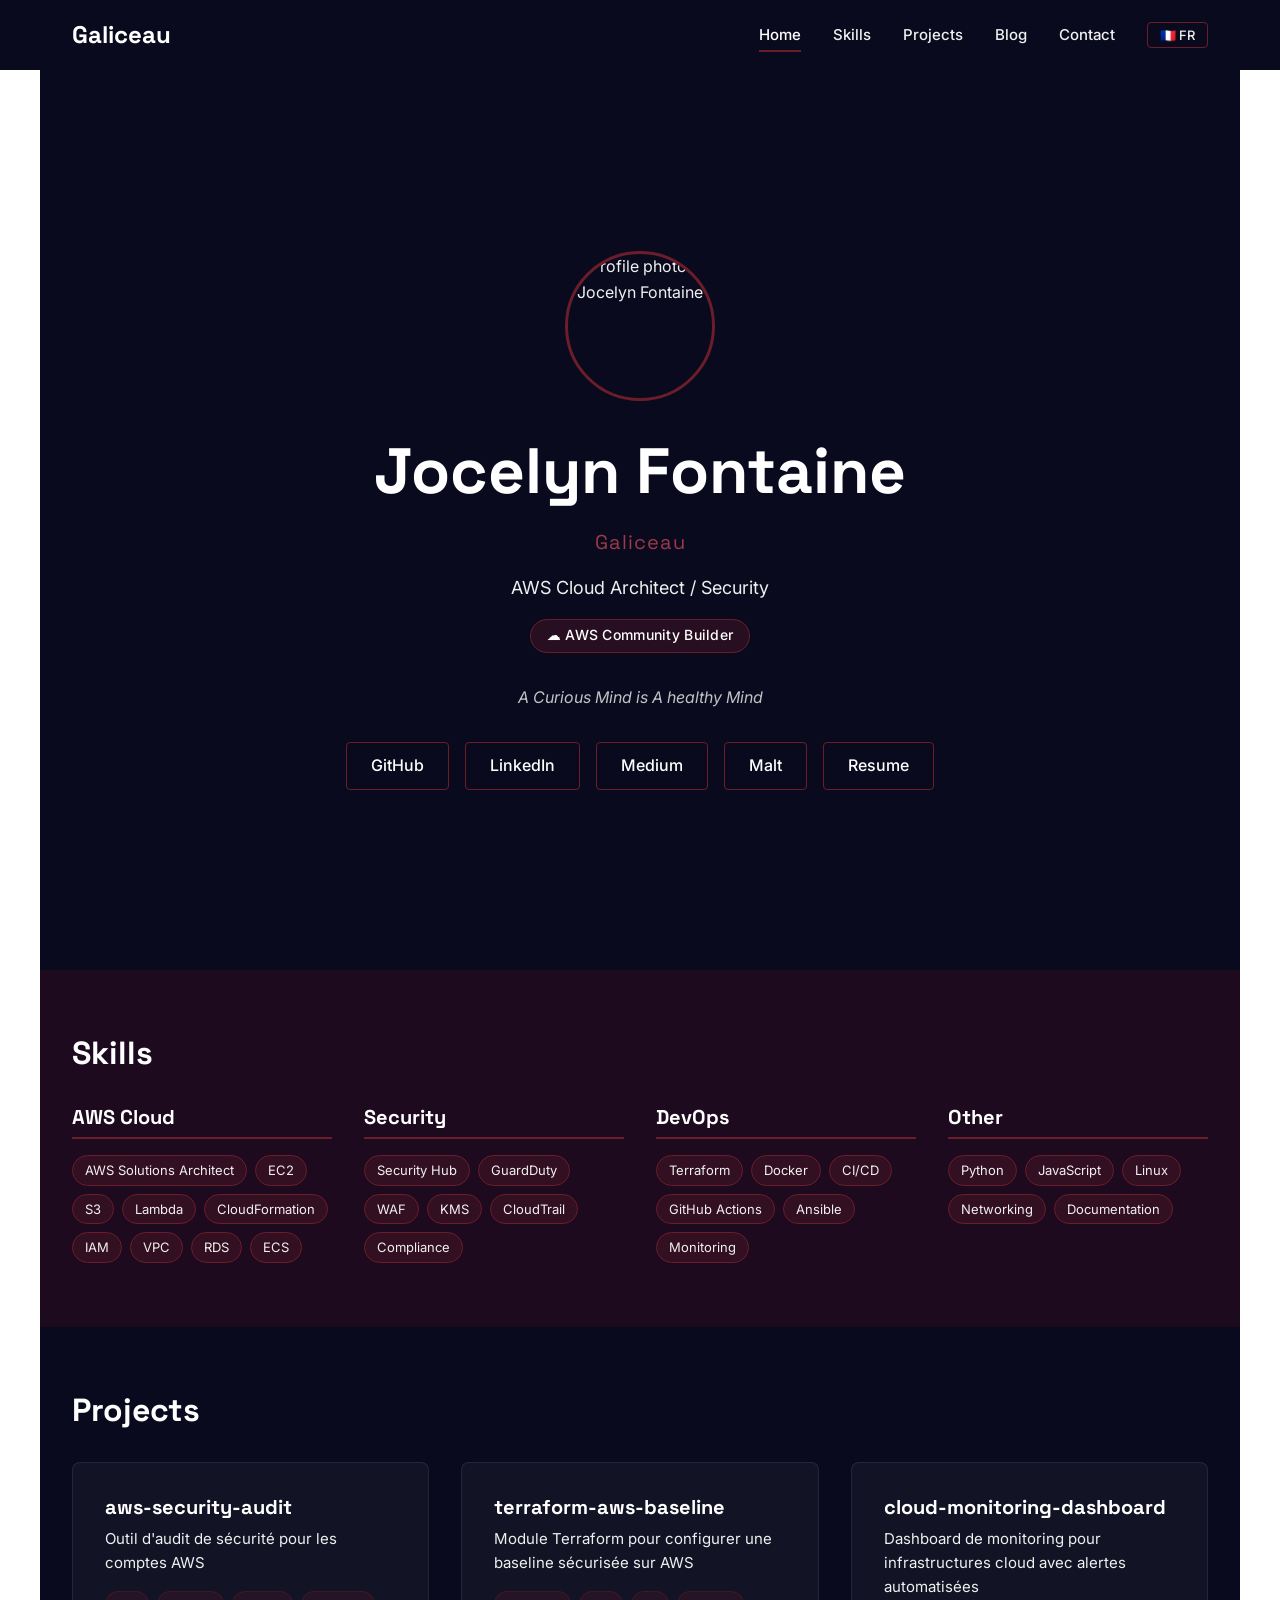
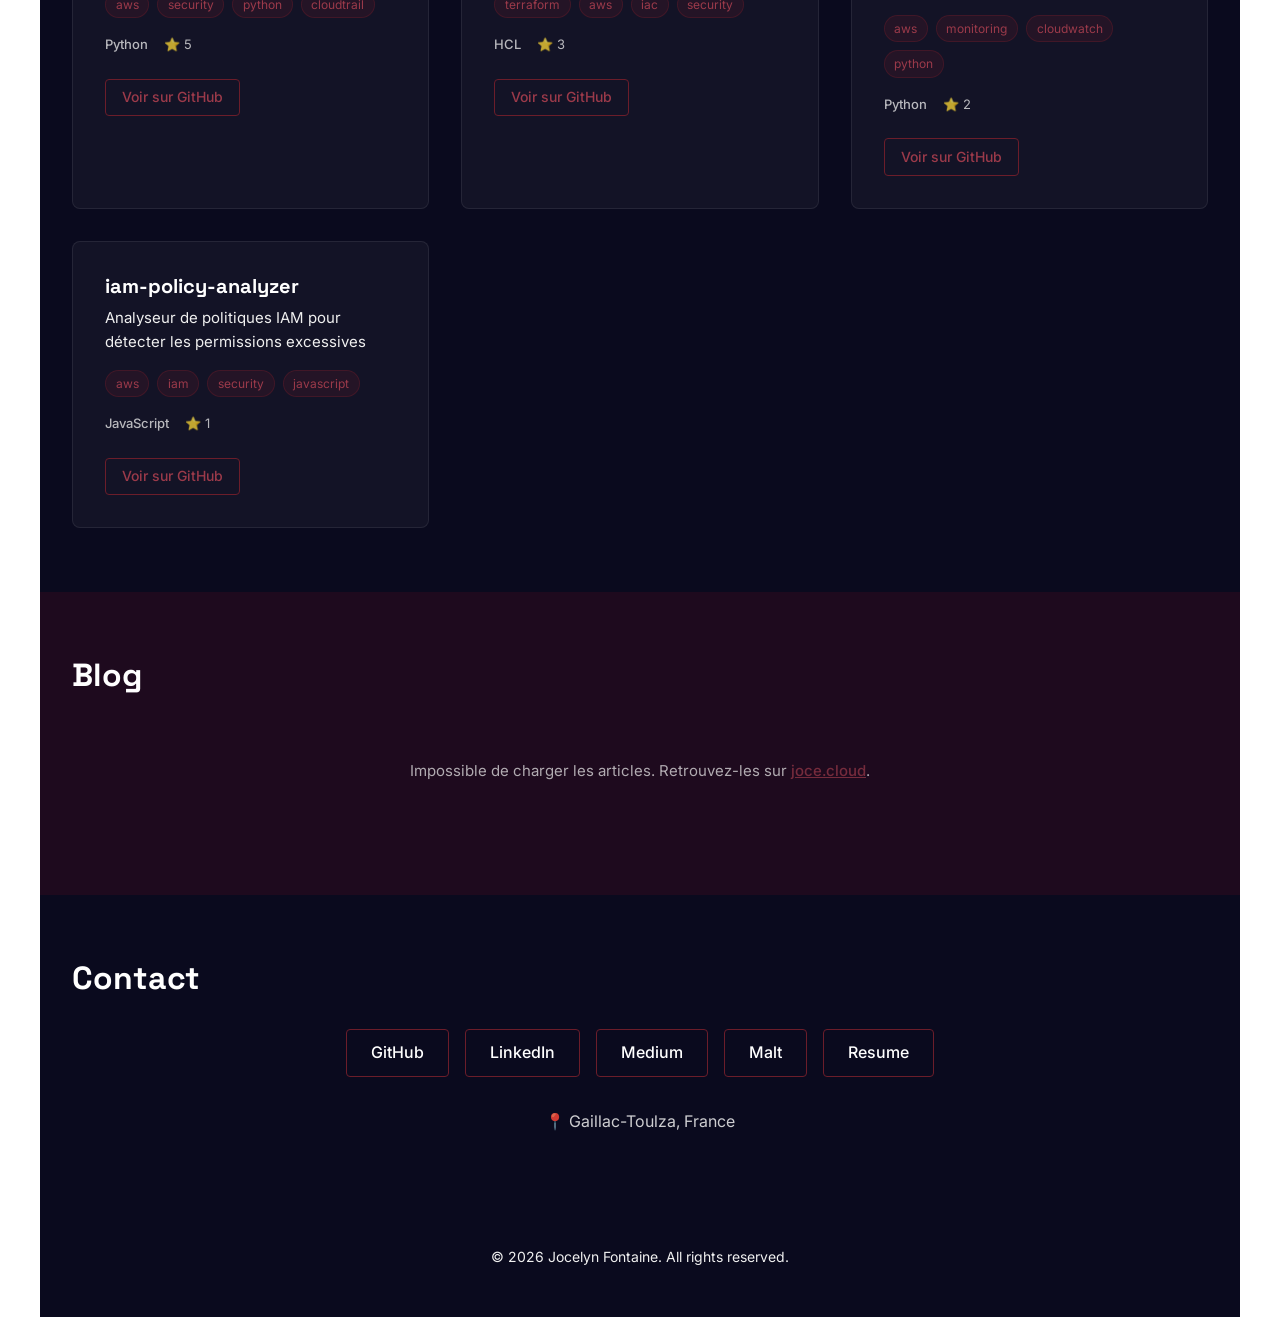
==== commit 456234e0: "feat: add AWS Community Builder badge to hero section" ====
--- a/index.html
+++ b/index.html
@@ -1,17 +1,21 @@
 <!DOCTYPE html>
-<html lang="fr">
+<html lang="en">
 <head>
   <meta charset="UTF-8">
   <meta name="viewport" content="width=device-width, initial-scale=1.0">
-  <title>Jocelyn Fontaine — Architecte Cloud AWS / Sécurité</title>
-  <meta name="description" content="Portfolio de Jocelyn Fontaine, Architecte Cloud AWS et expert en Sécurité. Découvrez mes projets, compétences et articles techniques.">
+  <title>Jocelyn Fontaine — AWS Cloud Architect / Security</title>
+  <meta name="description" content="Portfolio of Jocelyn Fontaine, AWS Cloud Architect and Security expert. Discover my projects, skills and technical articles.">
+  <link rel="alternate" hreflang="fr" href="https://github.joce.cloud/fr/">
+  <link rel="alternate" hreflang="en" href="https://github.joce.cloud/">
+  <link rel="canonical" href="https://github.joce.cloud/">
 
   <!-- Open Graph -->
-  <meta property="og:title" content="Jocelyn Fontaine — Architecte Cloud AWS / Sécurité">
-  <meta property="og:description" content="Portfolio de Jocelyn Fontaine, Architecte Cloud AWS et expert en Sécurité. Découvrez mes projets, compétences et articles techniques.">
+  <meta property="og:title" content="Jocelyn Fontaine — AWS Cloud Architect / Security">
+  <meta property="og:description" content="Portfolio of Jocelyn Fontaine, AWS Cloud Architect and Security expert. Discover my projects, skills and technical articles.">
   <meta property="og:image" content="https://github.joce.cloud/assets/images/og-image.png">
   <meta property="og:url" content="https://github.joce.cloud">
   <meta property="og:type" content="website">
+  <meta property="og:locale" content="en_US">
 
   <!-- Favicon -->
   <link rel="icon" href="favicon.ico" type="image/x-icon">
@@ -30,7 +34,7 @@
     "@context": "https://schema.org",
     "@type": "Person",
     "name": "Jocelyn Fontaine",
-    "jobTitle": "Architecte Cloud AWS / Sécurité",
+    "jobTitle": "AWS Cloud Architect / Security",
     "url": "https://github.joce.cloud",
     "sameAs": [
       "https://github.com/galiceau",
@@ -42,46 +46,48 @@
 </head>
 <body>
   <header>
-    <nav aria-label="Navigation principale">
-      <a href="#hero" class="nav-logo" aria-label="Accueil — Jocelyn Fontaine">Galiceau</a>
-      <button class="hamburger" id="hamburger-btn" aria-label="Ouvrir le menu de navigation" aria-expanded="false" aria-controls="nav-menu">
+    <nav aria-label="Main navigation">
+      <a href="#hero" class="nav-logo" aria-label="Home — Jocelyn Fontaine">Galiceau</a>
+      <button class="hamburger" id="hamburger-btn" aria-label="Open navigation menu" aria-expanded="false" aria-controls="nav-menu">
         <span class="hamburger-line"></span>
         <span class="hamburger-line"></span>
         <span class="hamburger-line"></span>
       </button>
       <ul class="nav-links" id="nav-menu" role="list">
-        <li><a href="#hero">Accueil</a></li>
-        <li><a href="#competences">Compétences</a></li>
-        <li><a href="#projets">Projets</a></li>
+        <li><a href="#hero">Home</a></li>
+        <li><a href="#competences">Skills</a></li>
+        <li><a href="#projets">Projects</a></li>
         <li><a href="#blog">Blog</a></li>
         <li><a href="#contact">Contact</a></li>
+        <li class="lang-switch"><a href="fr/" aria-label="Version française">🇫🇷 FR</a></li>
       </ul>
     </nav>
   </header>
 
   <main>
-    <section id="hero" aria-label="Présentation">
+    <section id="hero" aria-label="Introduction">
       <div class="hero-content">
-        <img src="https://avatars.githubusercontent.com/u/39725225?v=4&s=200" alt="Photo de profil de Jocelyn Fontaine" class="hero-avatar">
+        <img src="https://avatars.githubusercontent.com/u/39725225?v=4&s=200" alt="Profile photo of Jocelyn Fontaine" class="hero-avatar">
         <h1>Jocelyn Fontaine</h1>
         <p class="hero-pseudo">Galiceau</p>
-        <p class="hero-title">Architecte Cloud AWS / Sécurité</p>
+        <p class="hero-title">AWS Cloud Architect / Security</p>
+        <p class="hero-badge">☁️ AWS Community Builder</p>
         <p class="hero-motto">A Curious Mind is A healthy Mind</p>
         <div class="hero-links">
-          <a href="https://github.com/galiceau" target="_blank" rel="noopener noreferrer" aria-label="Profil GitHub de Jocelyn Fontaine">GitHub</a>
-          <a href="https://www.linkedin.com/in/jocelynfontaine/" target="_blank" rel="noopener noreferrer" aria-label="Profil LinkedIn de Jocelyn Fontaine">LinkedIn</a>
-          <a href="https://joce.cloud" target="_blank" rel="noopener noreferrer" aria-label="Blog Medium de Jocelyn Fontaine">Medium</a>
-          <a href="https://www.malt.fr/profile/jocelynfontaine" target="_blank" rel="noopener noreferrer" aria-label="Profil Malt de Jocelyn Fontaine">Malt</a>
-          <a href="http://joce.io" target="_blank" rel="noopener noreferrer" aria-label="CV de Jocelyn Fontaine">CV</a>
+          <a href="https://github.com/galiceau" target="_blank" rel="noopener noreferrer" aria-label="GitHub profile">GitHub</a>
+          <a href="https://www.linkedin.com/in/jocelynfontaine/" target="_blank" rel="noopener noreferrer" aria-label="LinkedIn profile">LinkedIn</a>
+          <a href="https://joce.cloud" target="_blank" rel="noopener noreferrer" aria-label="Medium blog">Medium</a>
+          <a href="https://www.malt.fr/profile/jocelynfontaine" target="_blank" rel="noopener noreferrer" aria-label="Malt profile">Malt</a>
+          <a href="http://joce.io" target="_blank" rel="noopener noreferrer" aria-label="Resume">Resume</a>
         </div>
       </div>
     </section>
 
-    <section id="competences" aria-label="Compétences techniques">
-      <h2>Compétences</h2>
+    <section id="competences" aria-label="Technical skills">
+      <h2>Skills</h2>
       <div class="skills-grid">
         <div class="skill-category">
-          <h3>Cloud AWS</h3>
+          <h3>AWS Cloud</h3>
           <ul class="skill-list" role="list">
             <li><span class="skill-badge">AWS Solutions Architect</span></li>
             <li><span class="skill-badge">EC2</span></li>
@@ -95,14 +101,14 @@
           </ul>
         </div>
         <div class="skill-category">
-          <h3>Sécurité</h3>
+          <h3>Security</h3>
           <ul class="skill-list" role="list">
             <li><span class="skill-badge">Security Hub</span></li>
             <li><span class="skill-badge">GuardDuty</span></li>
             <li><span class="skill-badge">WAF</span></li>
             <li><span class="skill-badge">KMS</span></li>
             <li><span class="skill-badge">CloudTrail</span></li>
-            <li><span class="skill-badge">Conformité</span></li>
+            <li><span class="skill-badge">Compliance</span></li>
           </ul>
         </div>
         <div class="skill-category">
@@ -117,7 +123,7 @@
           </ul>
         </div>
         <div class="skill-category">
-          <h3>Autres</h3>
+          <h3>Other</h3>
           <ul class="skill-list" role="list">
             <li><span class="skill-badge">Python</span></li>
             <li><span class="skill-badge">JavaScript</span></li>
@@ -129,20 +135,20 @@
       </div>
     </section>
 
-    <section id="projets" aria-label="Projets de démonstration">
-      <h2>Projets</h2>
+    <section id="projets" aria-label="Demo projects">
+      <h2>Projects</h2>
       <div id="projects-grid" class="projects-grid">
         <div class="loading-placeholder" aria-live="polite">
-          <p>Chargement des projets…</p>
+          <p>Loading projects…</p>
         </div>
       </div>
     </section>
 
-    <section id="blog" aria-label="Articles de blog">
+    <section id="blog" aria-label="Blog articles">
       <h2>Blog</h2>
       <div id="blog-grid" class="blog-grid">
         <div class="loading-placeholder" aria-live="polite">
-          <p>Chargement des articles…</p>
+          <p>Loading articles…</p>
         </div>
       </div>
     </section>
@@ -151,11 +157,11 @@
       <h2>Contact</h2>
       <div class="contact-content">
         <div class="contact-links">
-          <a href="https://github.com/galiceau" target="_blank" rel="noopener noreferrer" aria-label="Profil GitHub de Jocelyn Fontaine">GitHub</a>
-          <a href="https://www.linkedin.com/in/jocelynfontaine/" target="_blank" rel="noopener noreferrer" aria-label="Profil LinkedIn de Jocelyn Fontaine">LinkedIn</a>
-          <a href="https://joce.cloud" target="_blank" rel="noopener noreferrer" aria-label="Blog Medium de Jocelyn Fontaine">Medium</a>
-          <a href="https://www.malt.fr/profile/jocelynfontaine" target="_blank" rel="noopener noreferrer" aria-label="Profil Malt de Jocelyn Fontaine">Malt</a>
-          <a href="http://joce.io" target="_blank" rel="noopener noreferrer" aria-label="CV de Jocelyn Fontaine">CV</a>
+          <a href="https://github.com/galiceau" target="_blank" rel="noopener noreferrer" aria-label="GitHub profile">GitHub</a>
+          <a href="https://www.linkedin.com/in/jocelynfontaine/" target="_blank" rel="noopener noreferrer" aria-label="LinkedIn profile">LinkedIn</a>
+          <a href="https://joce.cloud" target="_blank" rel="noopener noreferrer" aria-label="Medium blog">Medium</a>
+          <a href="https://www.malt.fr/profile/jocelynfontaine" target="_blank" rel="noopener noreferrer" aria-label="Malt profile">Malt</a>
+          <a href="http://joce.io" target="_blank" rel="noopener noreferrer" aria-label="Resume">Resume</a>
         </div>
         <p class="contact-location">📍 Gaillac-Toulza, France</p>
       </div>
@@ -163,7 +169,7 @@
   </main>
 
   <footer>
-    <p>&copy; <span id="current-year">2025</span> Jocelyn Fontaine. Tous droits réservés.</p>
+    <p>&copy; <span id="current-year">2025</span> Jocelyn Fontaine. All rights reserved.</p>
   </footer>
 
   <!-- Scripts -->
@@ -172,4 +178,4 @@
   <script src="scripts/medium-feed.js" defer></script>
   <script src="scripts/main.js" defer></script>
 </body>
-</html>
+</html>
--- a/styles/main.css
+++ b/styles/main.css
@@ -234,6 +234,20 @@
   width: 100%;
 }
 
+/* Language switch */
+.lang-switch a {
+  padding: 0.25rem 0.75rem;
+  border: 1px solid var(--color-bordeaux);
+  border-radius: 4px;
+  font-size: 0.8125rem;
+  transition: background-color 0.2s ease;
+}
+
+.lang-switch a:hover {
+  background-color: var(--color-bordeaux);
+  color: var(--color-white);
+}
+
 /* Hamburger — hidden by default, visible < 768px (task 2.3 media queries) */
 .hamburger {
   display: none;
@@ -296,6 +310,18 @@
   font-size: 1.125rem;
   color: var(--color-text-on-dark);
   margin-bottom: 0;
+}
+
+.hero-badge {
+  display: inline-block;
+  padding: 0.3rem 1rem;
+  background-color: rgba(107, 29, 42, 0.3);
+  border: 1px solid var(--color-bordeaux);
+  border-radius: 999px;
+  font-size: 0.875rem;
+  color: var(--color-white);
+  font-weight: 500;
+  letter-spacing: 0.02em;
 }
 
 .hero-motto {
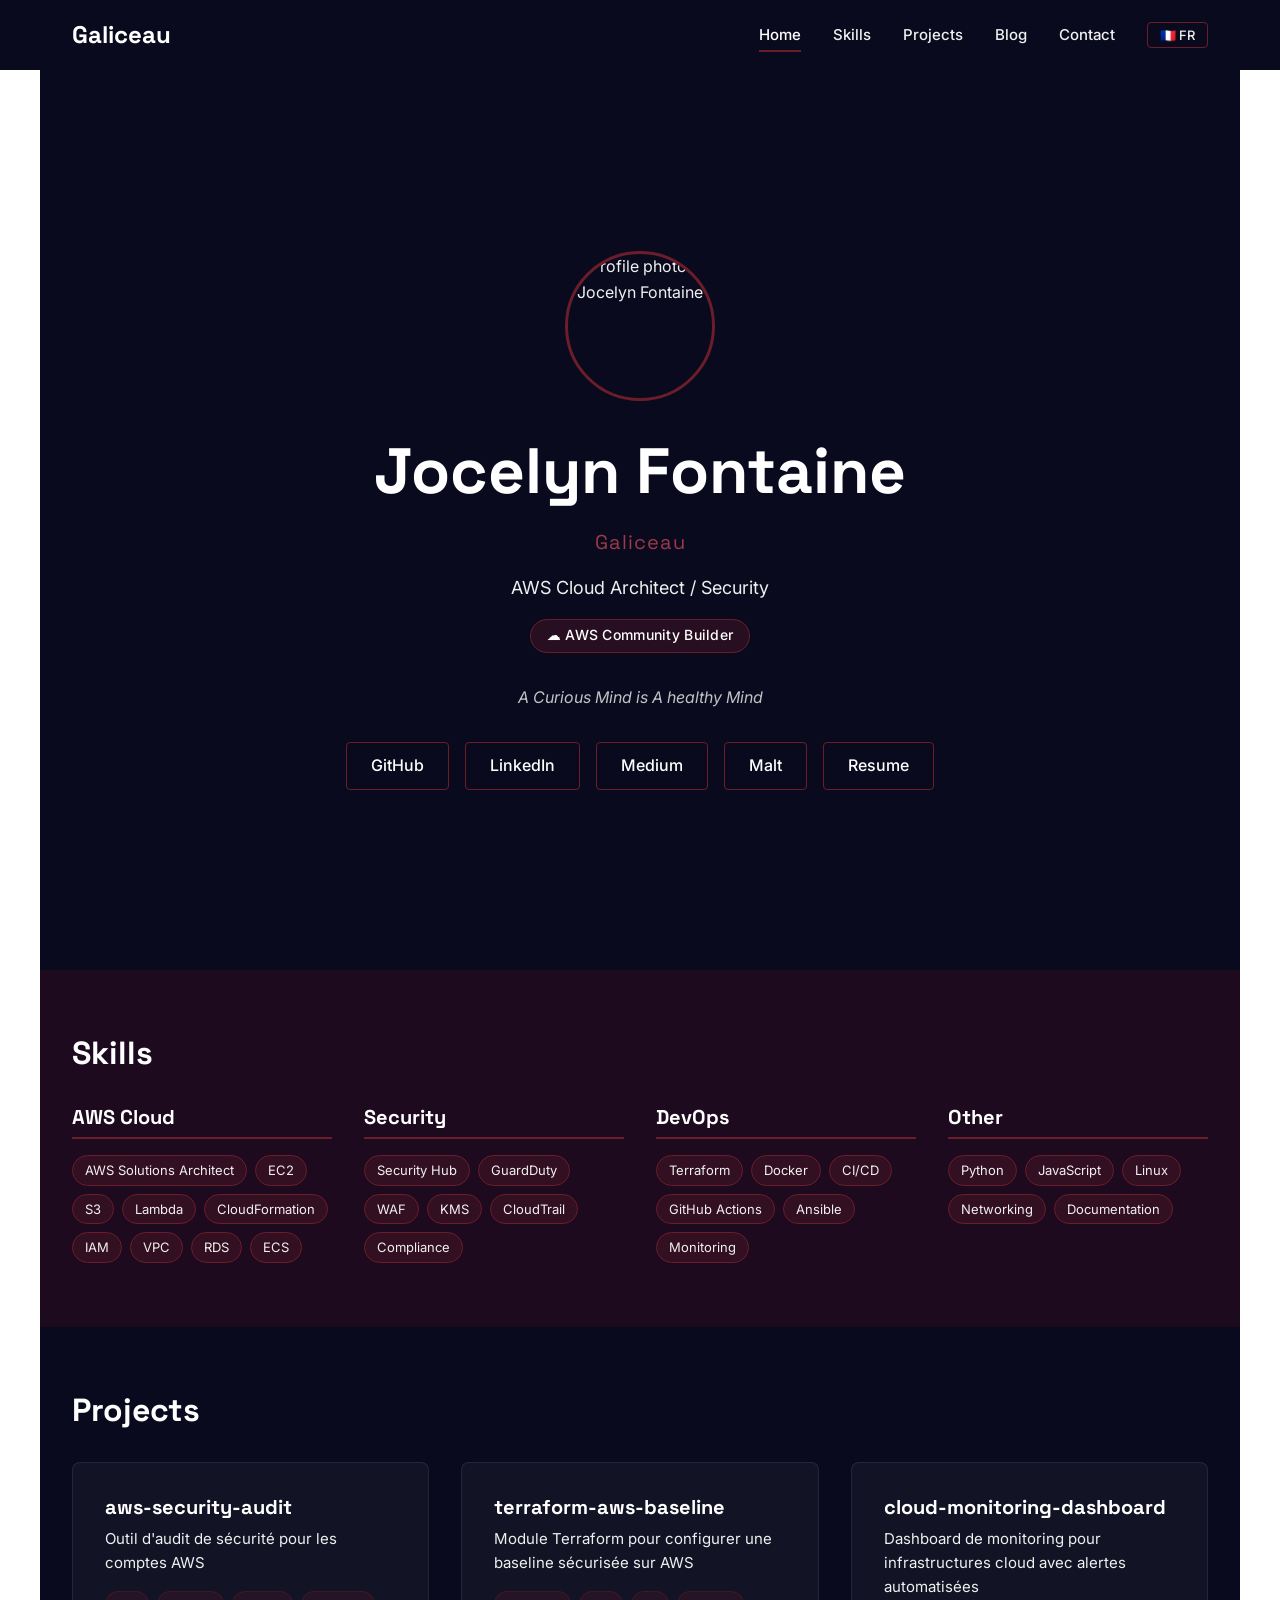
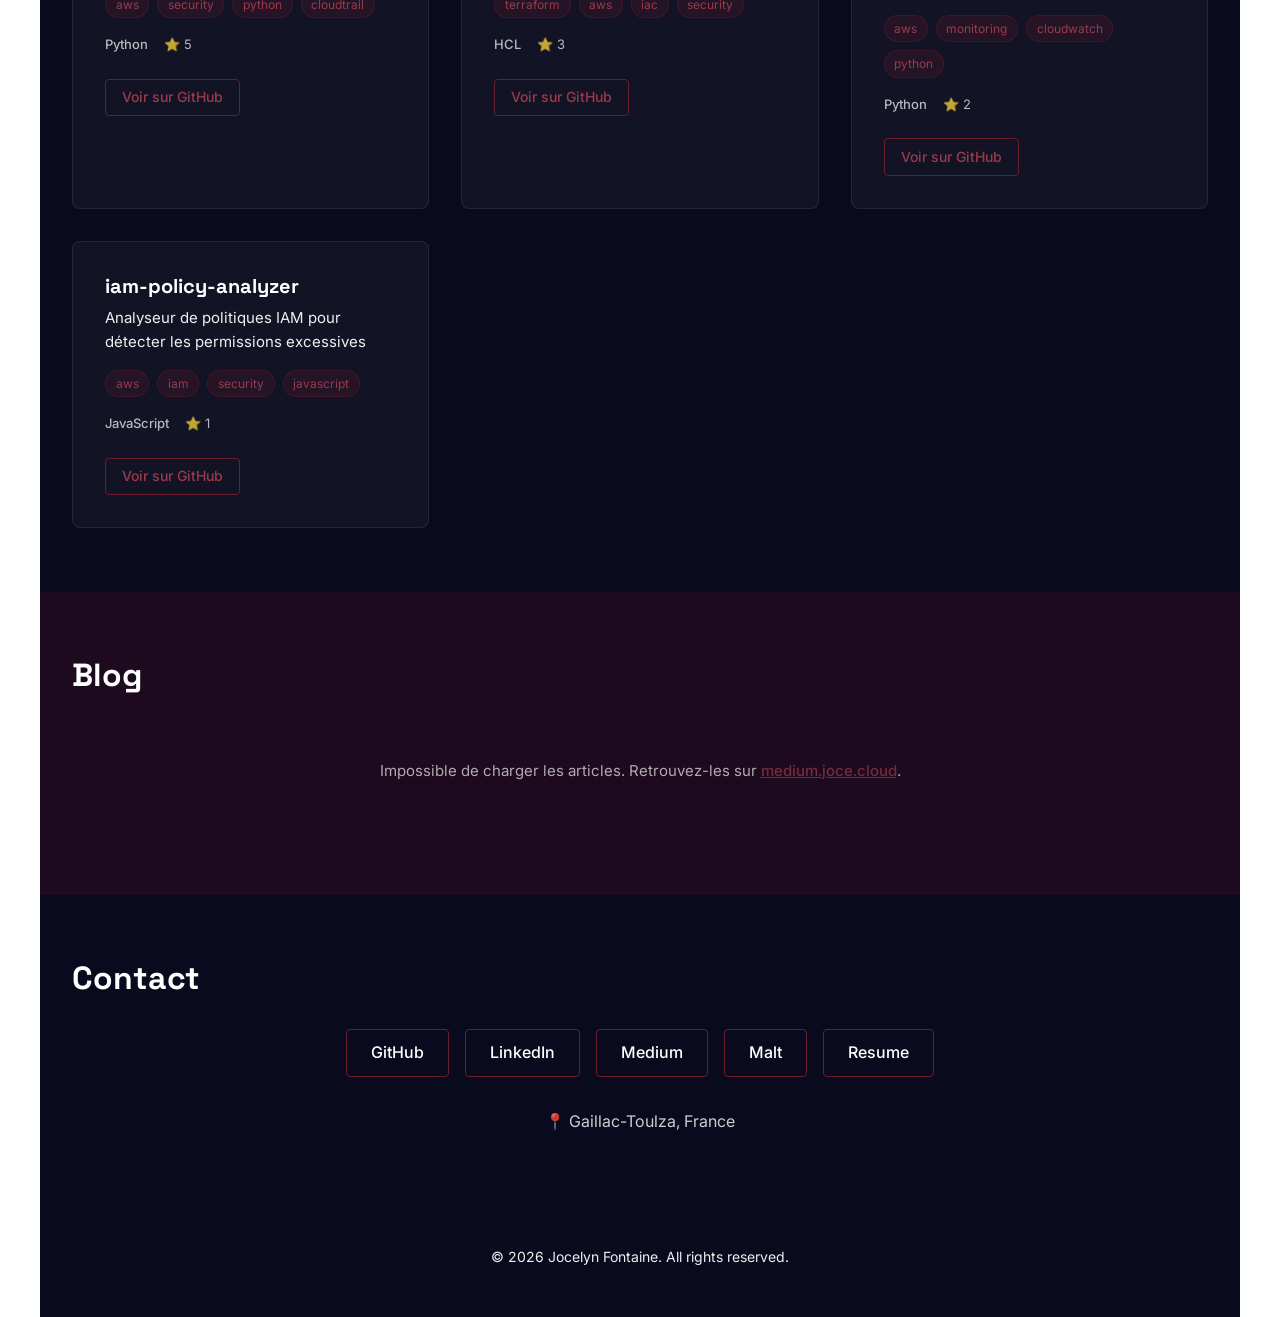
==== commit fd88cc46: "feat: migrate domain from github.joce.cloud to joce.cloud, Medium to medium.joce.cloud" ====
--- a/index.html
+++ b/index.html
@@ -5,15 +5,15 @@
   <meta name="viewport" content="width=device-width, initial-scale=1.0">
   <title>Jocelyn Fontaine — AWS Cloud Architect / Security</title>
   <meta name="description" content="Portfolio of Jocelyn Fontaine, AWS Cloud Architect and Security expert. Discover my projects, skills and technical articles.">
-  <link rel="alternate" hreflang="fr" href="https://github.joce.cloud/fr/">
-  <link rel="alternate" hreflang="en" href="https://github.joce.cloud/">
-  <link rel="canonical" href="https://github.joce.cloud/">
+  <link rel="alternate" hreflang="fr" href="https://joce.cloud/fr/">
+  <link rel="alternate" hreflang="en" href="https://joce.cloud/">
+  <link rel="canonical" href="https://joce.cloud/">
 
   <!-- Open Graph -->
   <meta property="og:title" content="Jocelyn Fontaine — AWS Cloud Architect / Security">
   <meta property="og:description" content="Portfolio of Jocelyn Fontaine, AWS Cloud Architect and Security expert. Discover my projects, skills and technical articles.">
-  <meta property="og:image" content="https://github.joce.cloud/assets/images/og-image.png">
-  <meta property="og:url" content="https://github.joce.cloud">
+  <meta property="og:image" content="https://joce.cloud/assets/images/og-image.png">
+  <meta property="og:url" content="https://joce.cloud">
   <meta property="og:type" content="website">
   <meta property="og:locale" content="en_US">
 
@@ -35,11 +35,11 @@
     "@type": "Person",
     "name": "Jocelyn Fontaine",
     "jobTitle": "AWS Cloud Architect / Security",
-    "url": "https://github.joce.cloud",
+    "url": "https://joce.cloud",
     "sameAs": [
       "https://github.com/galiceau",
       "https://www.linkedin.com/in/jocelynfontaine/",
-      "https://joce.cloud"
+      "https://medium.joce.cloud"
     ]
   }
   </script>
@@ -76,7 +76,7 @@
         <div class="hero-links">
           <a href="https://github.com/galiceau" target="_blank" rel="noopener noreferrer" aria-label="GitHub profile">GitHub</a>
           <a href="https://www.linkedin.com/in/jocelynfontaine/" target="_blank" rel="noopener noreferrer" aria-label="LinkedIn profile">LinkedIn</a>
-          <a href="https://joce.cloud" target="_blank" rel="noopener noreferrer" aria-label="Medium blog">Medium</a>
+          <a href="https://medium.joce.cloud" target="_blank" rel="noopener noreferrer" aria-label="Medium blog">Medium</a>
           <a href="https://www.malt.fr/profile/jocelynfontaine" target="_blank" rel="noopener noreferrer" aria-label="Malt profile">Malt</a>
           <a href="http://joce.io" target="_blank" rel="noopener noreferrer" aria-label="Resume">Resume</a>
         </div>
@@ -159,7 +159,7 @@
         <div class="contact-links">
           <a href="https://github.com/galiceau" target="_blank" rel="noopener noreferrer" aria-label="GitHub profile">GitHub</a>
           <a href="https://www.linkedin.com/in/jocelynfontaine/" target="_blank" rel="noopener noreferrer" aria-label="LinkedIn profile">LinkedIn</a>
-          <a href="https://joce.cloud" target="_blank" rel="noopener noreferrer" aria-label="Medium blog">Medium</a>
+          <a href="https://medium.joce.cloud" target="_blank" rel="noopener noreferrer" aria-label="Medium blog">Medium</a>
           <a href="https://www.malt.fr/profile/jocelynfontaine" target="_blank" rel="noopener noreferrer" aria-label="Malt profile">Malt</a>
           <a href="http://joce.io" target="_blank" rel="noopener noreferrer" aria-label="Resume">Resume</a>
         </div>
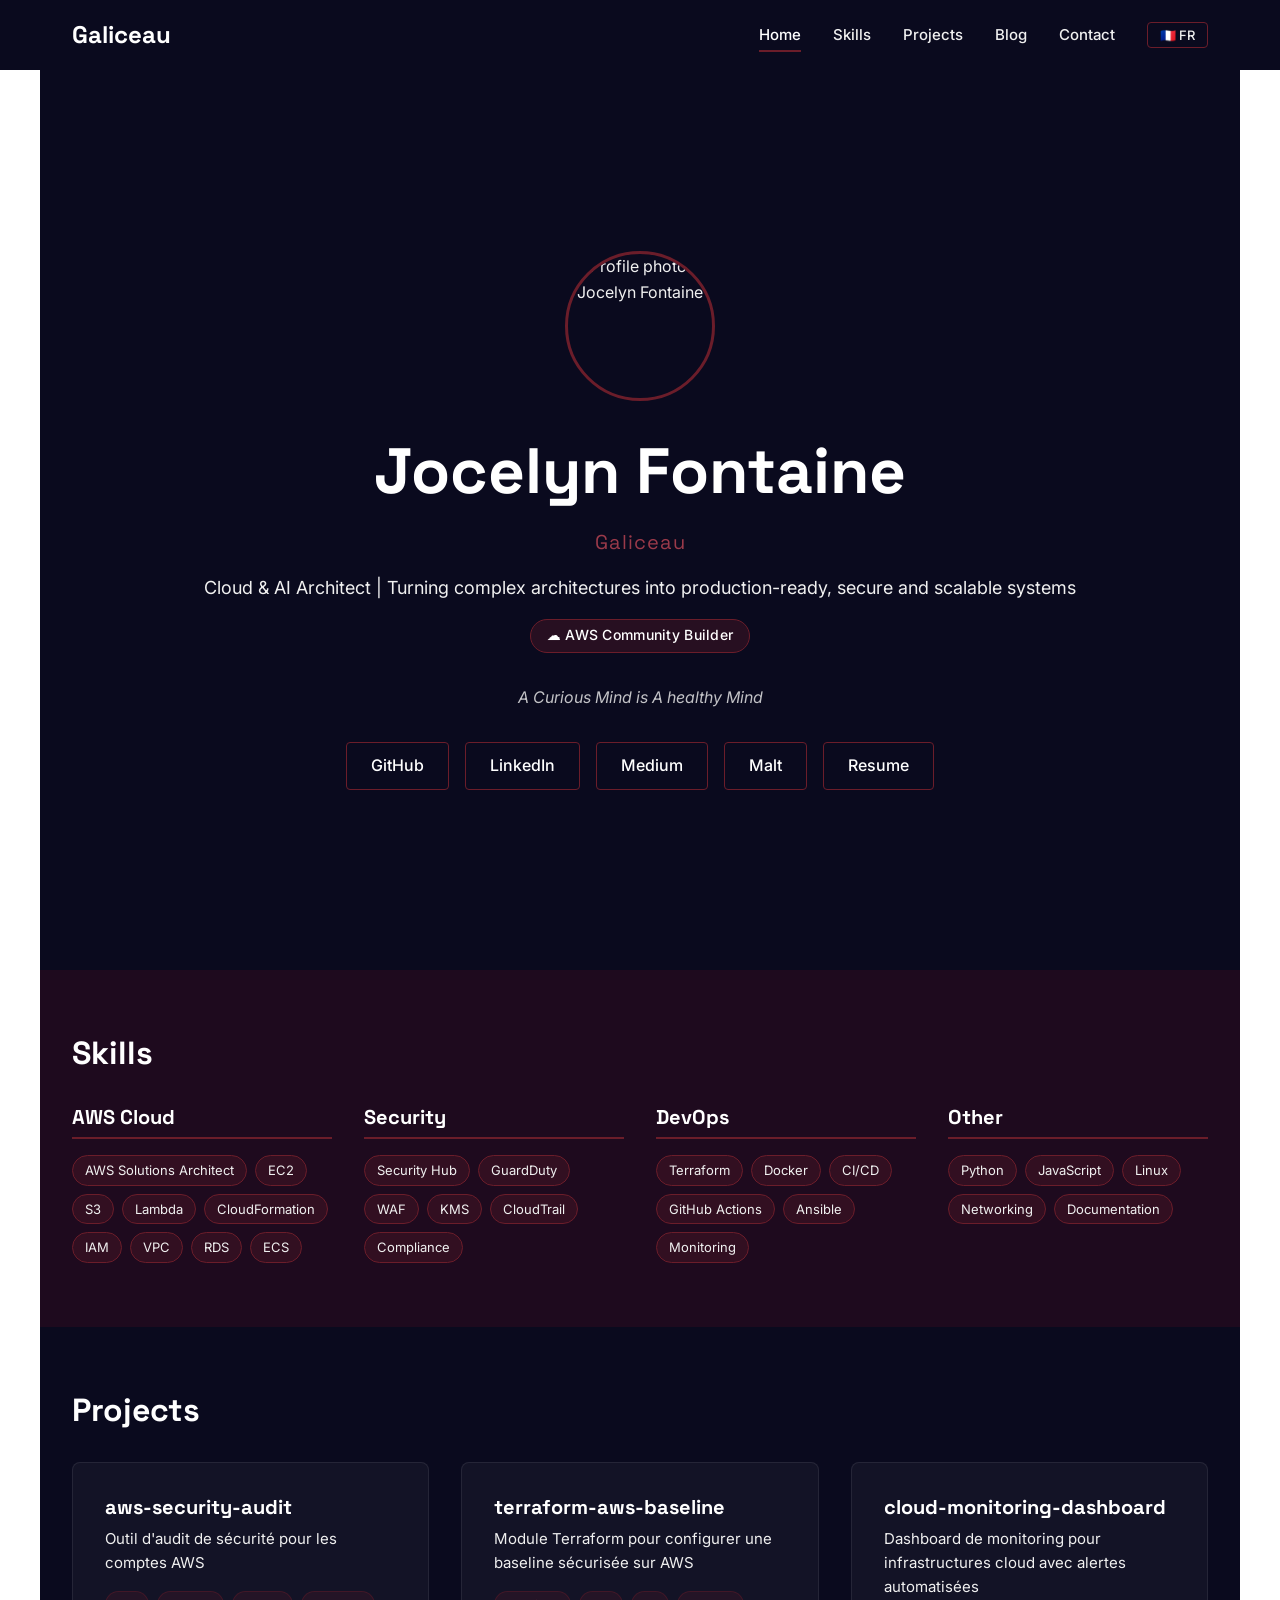
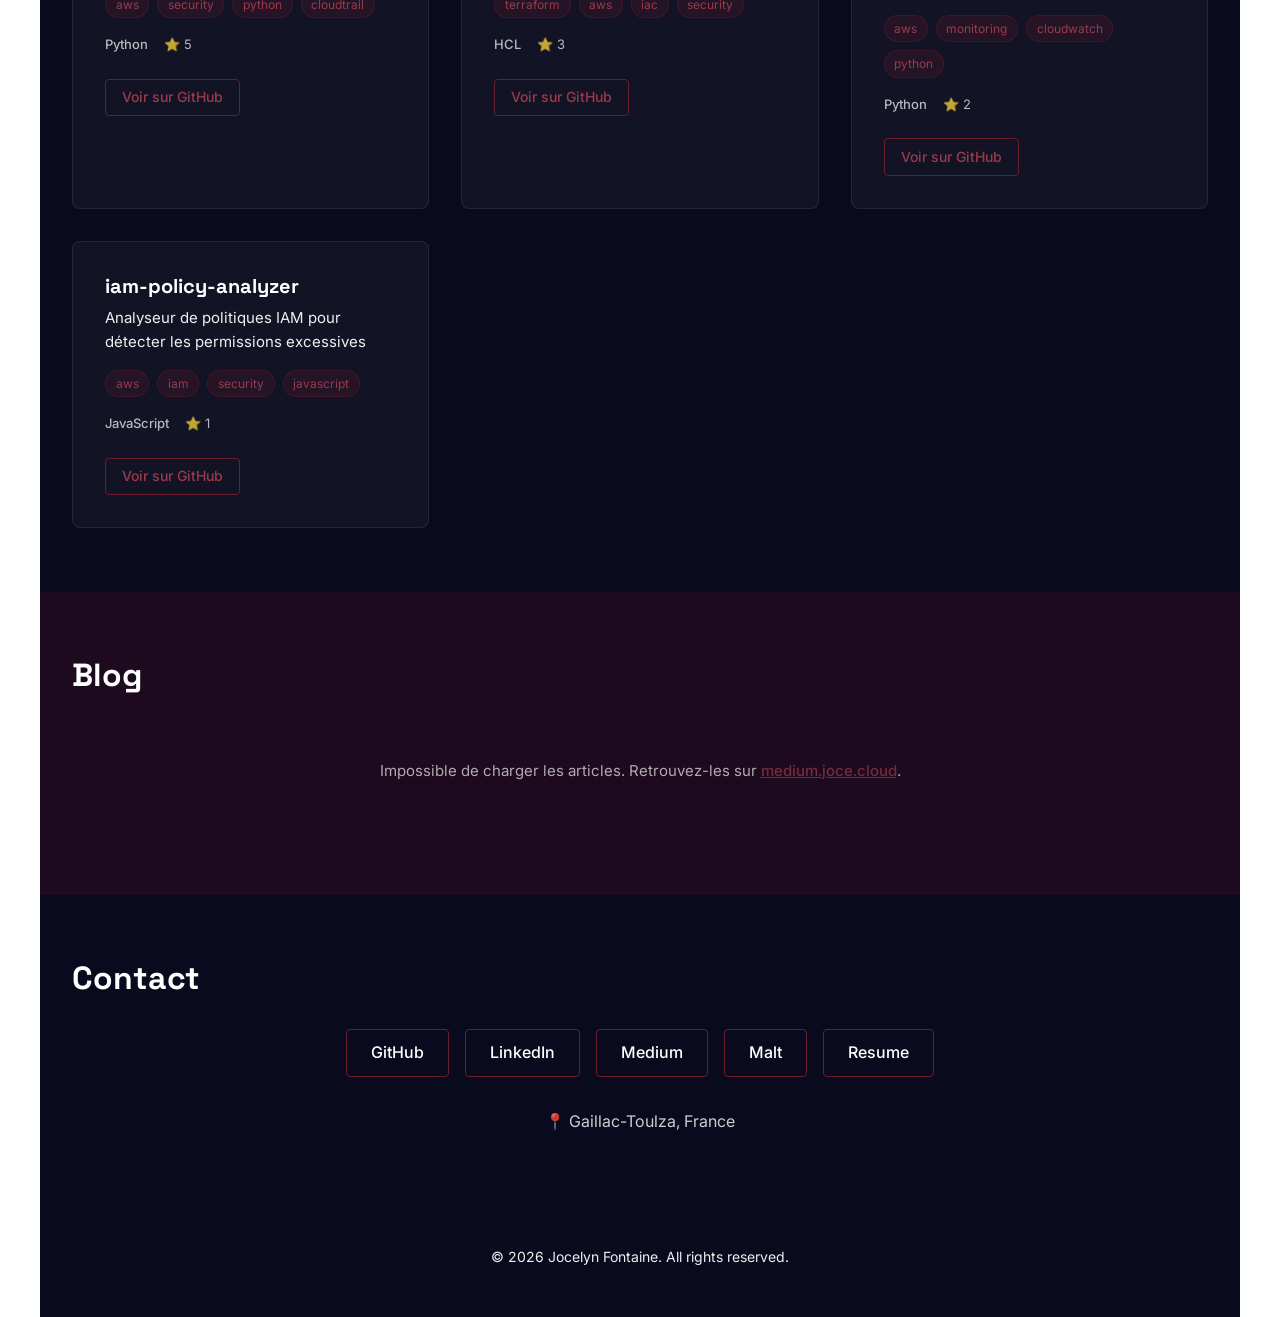
==== commit 44e481c8: "feat: update hero title to Cloud & AI Architect" ====
--- a/index.html
+++ b/index.html
@@ -70,7 +70,7 @@
         <img src="https://avatars.githubusercontent.com/u/39725225?v=4&s=200" alt="Profile photo of Jocelyn Fontaine" class="hero-avatar">
         <h1>Jocelyn Fontaine</h1>
         <p class="hero-pseudo">Galiceau</p>
-        <p class="hero-title">AWS Cloud Architect / Security</p>
+        <p class="hero-title">Cloud & AI Architect | Turning complex architectures into production-ready, secure and scalable systems</p>
         <p class="hero-badge">☁️ AWS Community Builder</p>
         <p class="hero-motto">A Curious Mind is A healthy Mind</p>
         <div class="hero-links">
